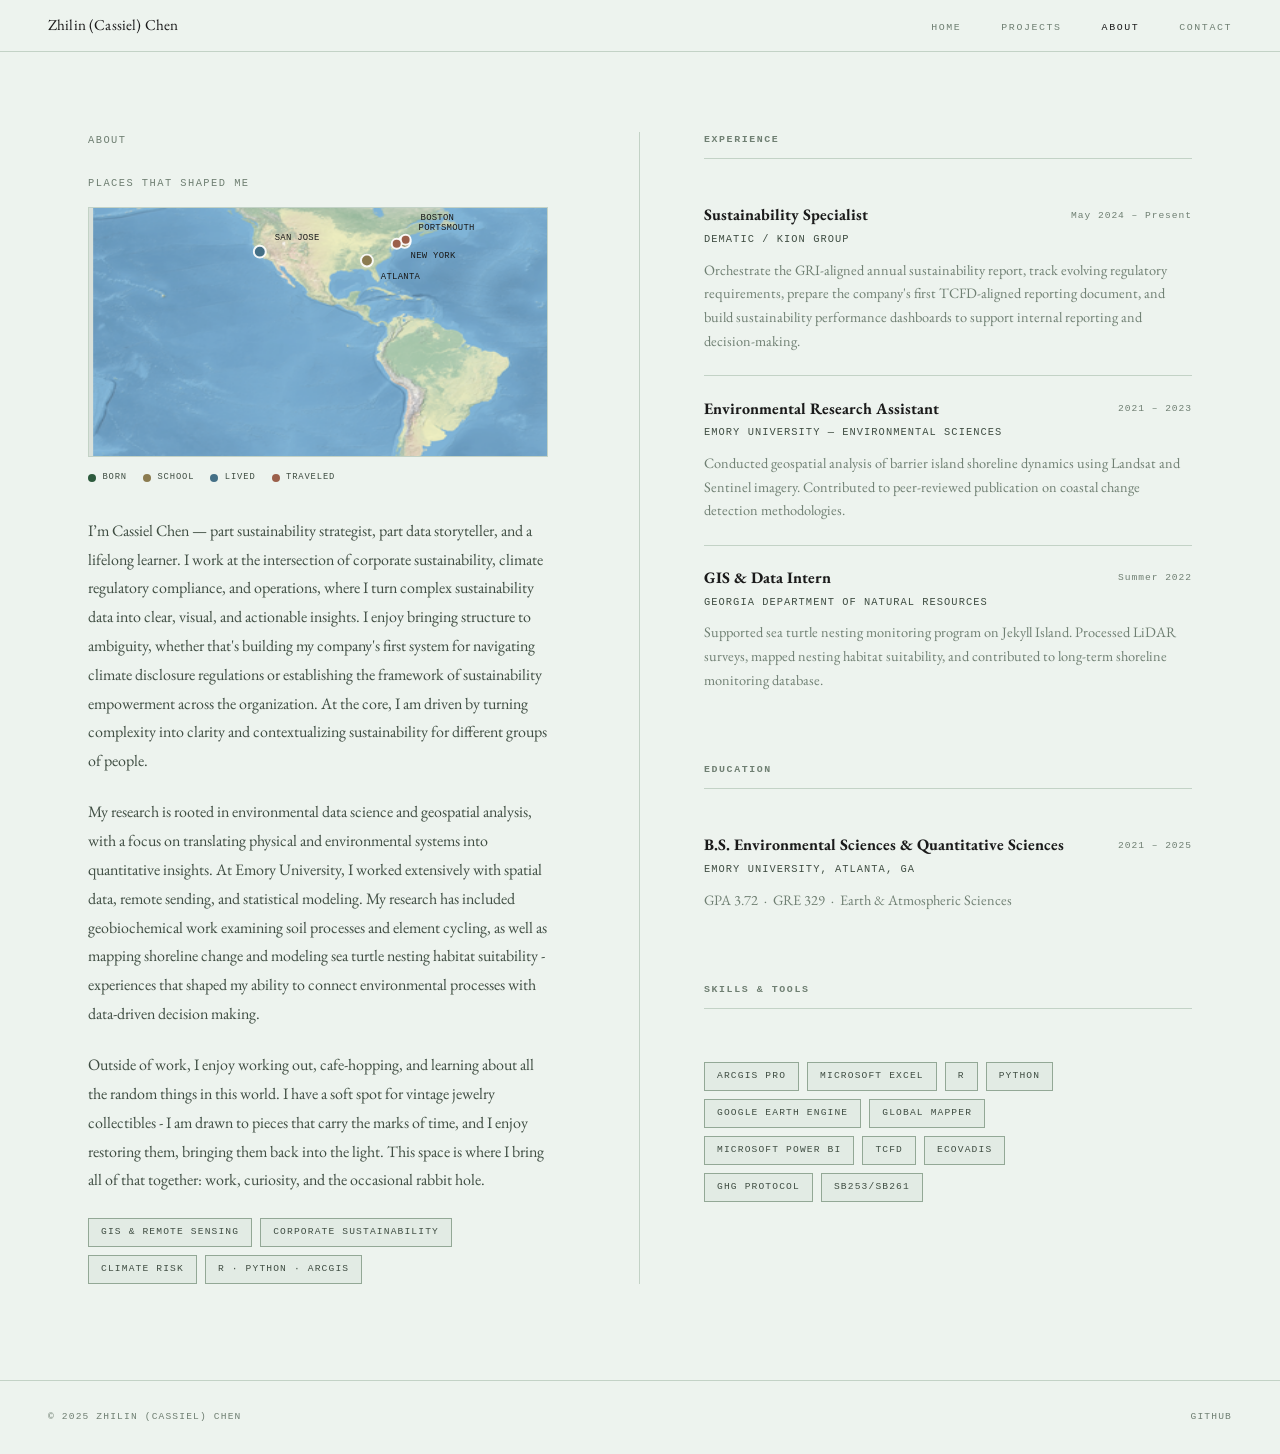
==== about.html @ 921178c1 "map change" ====
<!DOCTYPE html>
<html lang="en">
<head>
  <meta charset="UTF-8" />
  <meta name="viewport" content="width=device-width, initial-scale=1.0" />
  <title>About — Zhilin (Cassiel) Chen</title>
  <meta name="description" content="Environmental data scientist and sustainability specialist based in Atlanta, GA." />
  <link rel="preconnect" href="https://fonts.googleapis.com" />
  <link rel="preconnect" href="https://fonts.gstatic.com" crossorigin />
  <link href="https://fonts.googleapis.com/css2?family=EB+Garamond:ital,wght@0,400;0,700;1,400;1,700&display=swap" rel="stylesheet" />
  <link rel="stylesheet" href="css/style.css" />
</head>
<body>

  <!-- Navigation -->
  <nav class="site-nav">
    <a href="index.html" class="site-nav__logo">Zhilin (Cassiel) Chen</a>
    <ul class="site-nav__links">
      <li><a href="index.html">Home</a></li>
      <li><a href="projects.html">Projects</a></li>
      <li><a href="about.html">About</a></li>
      <li><a href="contact.html">Contact</a></li>
    </ul>
  </nav>

  <!-- Main -->
  <main class="page-wrapper">
    <div class="about-grid">

      <!-- Left: Bio -->
      <div class="about-left">
        <p class="label about-header-label">About</p>
        <section class="about-map" aria-label="Map of places that have shaped Cassiel Chen">
          <div class="about-map__topline">
            <span class="label">Places That Shaped Me</span>
          </div>

          <div class="about-map__canvas">
            <div class="about-map__viewport">
              <svg class="about-map__base" viewBox="0 0 1040 250" aria-hidden="true">
                <image href="assets/about/world-map-natural-earth-cropped.png" x="0" y="0" width="1040" height="250" preserveAspectRatio="none"></image>

                <g class="about-map__point about-map__point--born">
                  <circle cx="869" cy="58" r="6"></circle>
                  <text x="883" y="46">Nantong</text>
                </g>

                <g class="about-map__point about-map__point--school">
                  <circle cx="314" cy="34" r="6"></circle>
                  <text x="328" y="22">Portsmouth</text>
                </g>
                <g class="about-map__point about-map__point--school">
                  <circle cx="276" cy="53" r="6"></circle>
                  <text x="290" y="72">Atlanta</text>
                </g>

                <g class="about-map__point about-map__point--lived">
                  <circle cx="871" cy="59" r="6"></circle>
                  <text x="885" y="80">Shanghai</text>
                </g>
                <g class="about-map__point about-map__point--lived">
                  <circle cx="168" cy="44" r="6"></circle>
                  <text x="183" y="32">San Jose</text>
                </g>

                <g class="about-map__point about-map__point--travel">
                  <circle cx="315" cy="32" r="5"></circle>
                  <text x="330" y="12">Boston</text>
                </g>
                <g class="about-map__point about-map__point--travel">
                  <circle cx="306" cy="36" r="5"></circle>
                  <text x="320" y="50">New York</text>
                </g>
                <g class="about-map__point about-map__point--travel">
                  <circle cx="887" cy="44" r="5"></circle>
                  <text x="901" y="29">Seoul</text>
                </g>
                <g class="about-map__point about-map__point--travel">
                  <circle cx="912" cy="50" r="5"></circle>
                  <text x="926" y="70">Kyoto</text>
                </g>
                <g class="about-map__point about-map__point--travel">
                  <circle cx="924" cy="48" r="5"></circle>
                  <text x="938" y="34">Tokyo</text>
                </g>
                <g class="about-map__point about-map__point--travel">
                  <circle cx="850" cy="82" r="5"></circle>
                  <text x="864" y="70">Hong Kong</text>
                </g>
                <g class="about-map__point about-map__point--travel">
                  <circle cx="848" cy="82" r="5"></circle>
                  <text x="862" y="101">Macau</text>
                </g>
                <g class="about-map__point about-map__point--travel">
                  <circle cx="957" cy="222" r="5"></circle>
                  <text x="895" y="210">Sydney</text>
                </g>
                <g class="about-map__point about-map__point--travel">
                  <circle cx="939" cy="232" r="5"></circle>
                  <text x="856" y="244">Melbourne</text>
                </g>
              </svg>
            </div>
          </div>

          <div class="about-map__legend">
            <span class="about-map__legend-item about-map__legend-item--born">Born</span>
            <span class="about-map__legend-item about-map__legend-item--school">School</span>
            <span class="about-map__legend-item about-map__legend-item--lived">Lived</span>
            <span class="about-map__legend-item about-map__legend-item--travel">Traveled</span>
          </div>
        </section>
        <div class="about-bio">
          <p>
            I’m Cassiel Chen — part sustainability strategist, part data storyteller,
            and a lifelong learner. I work at the intersection of corporate sustainability,
            climate regulatory compliance, and operations, where I turn complex sustainability
            data into clear, visual, and actionable insights. I enjoy bringing structure to 
            ambiguity, whether that's building my company's first system for navigating climate
            disclosure regulations or establishing the framework of sustainability empowerment 
            across the organization. At the core, I am driven by turning complexity into clarity
            and contextualizing sustainability for different groups of people. 
          </p>
          <p>
            My research is rooted in environmental data science and geospatial
            analysis, with a focus on translating physical and environmental systems
            into quantitative insights. At Emory University, I worked extensively with spatial data, 
            remote sending, and statistical modeling. My research has included geobiochemical
            work examining soil processes and element cycling, as well as mapping 
            shoreline change and modeling sea turtle nesting habitat suitability - experiences 
            that shaped my ability to connect environmental processes with data-driven 
            decision making. 
          </p>
          <p>
            Outside of work, I enjoy working out, cafe-hopping, and learning about all the random things in this world. 
            I have a soft spot for vintage jewelry collectibles - I am drawn to pieces that carry the marks of
            time, and I enjoy restoring them, bringing them back into the light.
            This space is where I bring all of that together: work, curiosity, and the occasional rabbit hole. 
          </p>
        </div>

        <div class="tag-list">
          <span class="tag">GIS &amp; Remote Sensing</span>
          <span class="tag">Corporate Sustainability</span>
          <span class="tag">Climate Risk</span>
          <span class="tag">R · Python · ArcGIS</span>
        </div>
      </div>

      <!-- Right: Experience & Education -->
      <div class="about-right">

        <div class="experience-section">
          <h3>Experience</h3>

          <div class="experience-item">
            <div class="experience-item__header">
              <div class="experience-item__title">Sustainability Specialist</div>
              <div class="experience-item__date">May 2024 – Present</div>
            </div>
            <div class="experience-item__org">Dematic / KION Group</div>
            <p class="experience-item__desc">
              Orchestrate the GRI-aligned annual sustainability report, track
              evolving regulatory requirements, prepare the company's first
              TCFD-aligned reporting document, and build sustainability
              performance dashboards to support internal reporting and
              decision-making.
            </p>
          </div>

          <div class="experience-item">
            <div class="experience-item__header">
              <div class="experience-item__title">Environmental Research Assistant</div>
              <div class="experience-item__date">2021 – 2023</div>
            </div>
            <div class="experience-item__org">Emory University — Environmental Sciences</div>
            <p class="experience-item__desc">
              Conducted geospatial analysis of barrier island shoreline dynamics
              using Landsat and Sentinel imagery. Contributed to peer-reviewed
              publication on coastal change detection methodologies.
            </p>
          </div>

          <div class="experience-item">
            <div class="experience-item__header">
              <div class="experience-item__title">GIS &amp; Data Intern</div>
              <div class="experience-item__date">Summer 2022</div>
            </div>
            <div class="experience-item__org">Georgia Department of Natural Resources</div>
            <p class="experience-item__desc">
              Supported sea turtle nesting monitoring program on Jekyll Island.
              Processed LiDAR surveys, mapped nesting habitat suitability, and
              contributed to long-term shoreline monitoring database.
            </p>
          </div>
        </div>

        <div class="experience-section">
          <h3>Education</h3>

          <div class="experience-item">
            <div class="experience-item__header">
              <div class="experience-item__title">B.S. Environmental Sciences &amp; Quantitative Sciences</div>
              <div class="experience-item__date">2021 – 2025</div>
            </div>
            <div class="experience-item__org">Emory University, Atlanta, GA</div>
            <p class="experience-item__desc">
              GPA 3.72 &nbsp;·&nbsp; GRE 329 &nbsp;·&nbsp;
              Earth &amp; Atmospheric Sciences
            </p>
          </div>
        </div>

        <div class="experience-section">
          <h3>Skills &amp; Tools</h3>

          <div class="experience-item" style="border-bottom: none; padding-bottom: 0;">
            <div class="tag-list" style="margin-top: 0.4rem;">
              <span class="tag">ArcGIS Pro</span>
              <span class="tag">Microsoft Excel</span>
              <span class="tag">R</span>
              <span class="tag">Python</span>
              <span class="tag">Google Earth Engine</span>
              <span class="tag">Global Mapper</span>
              <span class="tag">Microsoft Power BI</span>
              <span class="tag">TCFD</span>
              <span class="tag">EcoVadis</span>
              <span class="tag">GHG Protocol</span>
              <span class="tag">SB253/SB261</span>
            </div>
          </div>
        </div>

      </div>
    </div>
  </main>

  <!-- Footer -->
  <footer class="site-footer">
    <p>&copy; 2025 Zhilin (Cassiel) Chen</p>
    <a href="https://github.com/zche124" target="_blank" rel="noopener">GitHub</a>
  </footer>

  <script src="js/main.js"></script>
</body>
</html>
---- css/style.css ----
/* ============================================================
   ZHILIN (CASSIEL) CHEN — PORTFOLIO
   style.css
   ============================================================ */

/* --- Reset & Base ----------------------------------------- */
*, *::before, *::after {
  box-sizing: border-box;
  margin: 0;
  padding: 0;
}

:root {
  --bg:          #edf3ee;
  --bg-card:     #e2ebe4;
  --bg-tag:      #edf3ee;
  --text:        #1a1a1a;
  --text-light:  #6f7f72;
  --text-mid:    #3f4d42;
  --accent:      #2d5a3d;
  --border:      #c3d2c6;
  --border-dark: #93a896;

  --serif:  'EB Garamond', Georgia, 'Times New Roman', serif;
  --mono:   'Courier New', Courier, monospace;
}

html {
  font-size: 16px;
  scroll-behavior: smooth;
}

body {
  background-color: var(--bg);
  color: var(--text);
  font-family: var(--serif);
  font-size: 1rem;
  line-height: 1.65;
  -webkit-font-smoothing: antialiased;
}

a {
  color: inherit;
  text-decoration: none;
}

img {
  display: block;
  max-width: 100%;
}

/* --- Typography helpers ----------------------------------- */
.label {
  font-family: var(--mono);
  font-size: 0.65rem;
  letter-spacing: 0.14em;
  text-transform: uppercase;
  color: var(--text-light);
}

.label--dark {
  color: var(--text-mid);
}

/* --- Navigation ------------------------------------------- */
.site-nav {
  position: sticky;
  top: 0;
  z-index: 100;
  background: var(--bg);
  border-bottom: 1px solid var(--border);
  padding: 0 3rem;
  height: 52px;
  display: flex;
  align-items: center;
  justify-content: space-between;
}

.site-nav__logo {
  font-family: var(--serif);
  font-size: 0.95rem;
  font-weight: 400;
  letter-spacing: 0.01em;
  color: var(--text);
}

.site-nav__links {
  display: flex;
  gap: 2.5rem;
  list-style: none;
}

.site-nav__links a {
  font-family: var(--mono);
  font-size: 0.62rem;
  letter-spacing: 0.16em;
  text-transform: uppercase;
  color: var(--text-light);
  transition: color 0.2s;
}

.site-nav__links a:hover,
.site-nav__links a.active {
  color: var(--text);
}

/* --- Page Wrapper ----------------------------------------- */
.page-wrapper {
  max-width: 1200px;
  margin: 0 auto;
  padding: 0 3rem;
}

/* ============================================================
   HOME PAGE
   ============================================================ */
.home-grid {
  display: grid;
  grid-template-columns: 1fr 1fr;
  gap: 0;
  min-height: calc(100vh - 52px);
}

/* Left column */
.home-left {
  padding: 5rem 4rem 5rem 0;
  border-right: 1px solid var(--border);
  display: flex;
  flex-direction: column;
  justify-content: flex-start;
}

.home-subtitle {
  margin-bottom: 2rem;
  line-height: 1.4;
}

.home-name {
  font-family: var(--serif);
  font-size: clamp(3.8rem, 6vw, 5.5rem);
  font-weight: 700;
  line-height: 1.0;
  letter-spacing: -0.02em;
  margin-bottom: 2.4rem;
}

.home-name .name-italic {
  font-weight: 400;
  font-style: italic;
  color: var(--accent);
}

.home-bio {
  font-family: var(--serif);
  font-size: 1.0rem;
  line-height: 1.75;
  color: var(--text-mid);
  max-width: 380px;
  margin-bottom: 3rem;
}

.tag-list {
  display: flex;
  flex-wrap: wrap;
  gap: 0.5rem;
  max-width: 380px;
}

.tag {
  font-family: var(--mono);
  font-size: 0.6rem;
  letter-spacing: 0.12em;
  text-transform: uppercase;
  border: 1px solid var(--border-dark);
  color: var(--text-mid);
  padding: 0.35rem 0.75rem;
  background: var(--bg-card);
}

/* Right column */
.home-right {
  padding: 5rem 0 5rem 4rem;
  display: flex;
  flex-direction: column;
  justify-content: flex-end;
}

/* Home portrait */
.home-portrait {
  margin: 0 0 2.5rem;
  border: 1px solid var(--border);
  background: var(--bg-card);
  overflow: hidden;
}

.home-portrait img {
  width: 100%;
  aspect-ratio: 4 / 5;
  object-fit: cover;
  object-position: center top;
  display: block;
}

/* Featured project card */
.featured-label {
  margin-bottom: 1rem;
}

.featured-card {
  border: 1px solid var(--border);
  padding: 1.8rem 2rem;
  background: var(--bg-card);
  cursor: pointer;
  transition: border-color 0.2s;
}

.featured-card:hover {
  border-color: var(--border-dark);
}

.featured-card .label {
  margin-bottom: 0.8rem;
}

.featured-card h3 {
  font-family: var(--serif);
  font-size: 1.45rem;
  font-weight: 700;
  line-height: 1.25;
  margin-bottom: 0.8rem;
}

.featured-card p {
  font-family: var(--serif);
  font-size: 0.9rem;
  color: var(--text-mid);
  line-height: 1.65;
}

/* ============================================================
   PROJECTS PAGE
   ============================================================ */
.projects-header {
  padding: 4rem 0 3rem;
  border-bottom: 1px solid var(--border);
  margin-bottom: 0;
}

.projects-header h1 {
  font-family: var(--serif);
  font-size: clamp(2.5rem, 5vw, 4rem);
  font-weight: 700;
  line-height: 1.05;
  letter-spacing: -0.02em;
  margin-top: 1rem;
}

.projects-list {
  border-bottom: 1px solid var(--border);
}

.project-row {
  display: grid;
  grid-template-columns: 3fr 1fr;
  gap: 2rem;
  padding: 2.8rem 0;
  border-bottom: 1px solid var(--border);
  align-items: start;
  cursor: pointer;
  transition: background 0.15s;
}

.project-row:last-child {
  border-bottom: none;
}

.project-row:hover .project-row__title {
  text-decoration: underline;
  text-underline-offset: 3px;
}

.project-row__category {
  margin-bottom: 0.6rem;
}

.project-row__title {
  font-family: var(--serif);
  font-size: 1.55rem;
  font-weight: 700;
  line-height: 1.2;
  letter-spacing: -0.01em;
  margin-bottom: 0.8rem;
}

.project-row__desc {
  font-family: var(--serif);
  font-size: 0.95rem;
  color: var(--text-mid);
  line-height: 1.7;
  max-width: 560px;
}

.project-row__meta {
  text-align: right;
  padding-top: 0.2rem;
}

.project-row__year {
  font-family: var(--mono);
  font-size: 0.65rem;
  letter-spacing: 0.12em;
  color: var(--text-light);
}

.project-row__tags {
  display: flex;
  flex-wrap: wrap;
  gap: 0.4rem;
  margin-top: 0.8rem;
  justify-content: flex-end;
}

/* ============================================================
   PROJECT DETAIL PAGE
   ============================================================ */
.project-detail {
  display: grid;
  grid-template-columns: 2fr 1fr;
  gap: 0;
  padding: 4rem 0 6rem;
}

.project-detail__main {
  padding-right: 4rem;
  border-right: 1px solid var(--border);
}

.project-detail__sidebar {
  padding-left: 3rem;
}

.project-breadcrumb {
  font-family: var(--mono);
  font-size: 0.62rem;
  letter-spacing: 0.14em;
  text-transform: uppercase;
  color: var(--text-light);
  margin-bottom: 2rem;
}

.project-breadcrumb a:hover {
  color: var(--text);
}

.project-breadcrumb span {
  margin: 0 0.6rem;
  color: var(--border-dark);
}

.project-detail__category {
  margin-bottom: 1rem;
}

.project-detail__title {
  font-family: var(--serif);
  font-size: clamp(2rem, 4vw, 3.2rem);
  font-weight: 700;
  line-height: 1.1;
  letter-spacing: -0.02em;
  margin-bottom: 2rem;
}

.project-detail__lead {
  font-family: var(--serif);
  font-size: 1.1rem;
  color: var(--text-mid);
  line-height: 1.75;
  margin-bottom: 2.5rem;
  max-width: 560px;
}

.project-hero {
  padding-bottom: 2.5rem;
  border-bottom: 1px solid var(--border);
  margin-bottom: 2.5rem;
}

.project-hero__meta {
  display: grid;
  grid-template-columns: repeat(2, minmax(0, 1fr));
  gap: 1rem;
  margin-bottom: 1.5rem;
  max-width: 760px;
}

.project-hero__meta-item {
  padding: 1rem 1.1rem;
  background: var(--bg-card);
  border: 1px solid var(--border);
}

.project-hero__meta-item .label {
  display: block;
  margin-bottom: 0.55rem;
}

.project-hero__meta-item p {
  font-size: 0.9rem;
  line-height: 1.6;
  color: var(--text-mid);
}

.project-link-row {
  display: flex;
  flex-wrap: wrap;
  gap: 0.7rem;
}

.project-link-button {
  display: inline-flex;
  align-items: center;
  justify-content: center;
  padding: 0.75rem 1rem;
  border: 1px solid var(--border-dark);
  font-family: var(--mono);
  font-size: 0.68rem;
  letter-spacing: 0.12em;
  text-transform: uppercase;
  color: var(--text);
  transition: background 0.2s, color 0.2s, border-color 0.2s;
}

.project-link-button:hover {
  background: var(--accent);
  border-color: var(--accent);
  color: var(--bg);
}

.project-detail__body h2 {
  font-family: var(--serif);
  font-size: 1.25rem;
  font-weight: 700;
  margin-top: 2.5rem;
  margin-bottom: 0.8rem;
}

.project-detail__body p {
  font-size: 0.975rem;
  line-height: 1.75;
  color: var(--text-mid);
  margin-bottom: 1.2rem;
  max-width: 560px;
}

.project-detail__body ul {
  padding-left: 1.4rem;
  margin-bottom: 1.4rem;
}

.project-detail__body ul li {
  font-size: 0.975rem;
  line-height: 1.75;
  color: var(--text-mid);
  margin-bottom: 0.4rem;
}

.project-section {
  margin-bottom: 2.8rem;
}

.project-card-grid {
  display: grid;
  grid-template-columns: repeat(2, minmax(0, 1fr));
  gap: 1rem;
}

.project-card,
.project-finding,
.project-method-item {
  border: 1px solid var(--border);
  background: var(--bg-card);
  padding: 1.1rem 1.2rem;
}

.project-card h3,
.project-finding h3,
.project-method-item h3 {
  font-family: var(--serif);
  font-size: 1rem;
  margin-bottom: 0.45rem;
}

.project-card p,
.project-finding p,
.project-method-item p,
.project-section__closing {
  max-width: none;
  margin-bottom: 0;
}

.project-method-list {
  display: grid;
  grid-template-columns: repeat(2, minmax(0, 1fr));
  gap: 1rem;
}

.project-visual-grid {
  display: grid;
  grid-template-columns: repeat(2, minmax(0, 1fr));
  gap: 1.25rem;
}

.project-visual {
  margin: 0;
}

.project-visual--wide {
  grid-column: 1 / -1;
}

.project-visual img {
  width: 100%;
  border: 1px solid var(--border);
  background: var(--bg-card);
}

.project-visual figcaption {
  font-size: 0.88rem;
  line-height: 1.65;
  color: var(--text-mid);
  margin-top: 0.8rem;
}

.project-findings {
  display: grid;
  grid-template-columns: repeat(3, minmax(0, 1fr));
  gap: 1rem;
  margin-bottom: 1.2rem;
}

.project-tag-list {
  max-width: 100%;
}

/* Sidebar */
.sidebar-section {
  margin-bottom: 2.5rem;
}

.sidebar-section h4 {
  font-family: var(--mono);
  font-size: 0.6rem;
  letter-spacing: 0.15em;
  text-transform: uppercase;
  color: var(--text-light);
  margin-bottom: 0.9rem;
  padding-bottom: 0.5rem;
  border-bottom: 1px solid var(--border);
}

.sidebar-section p,
.sidebar-section li {
  font-size: 0.88rem;
  color: var(--text-mid);
  line-height: 1.65;
}

.sidebar-section a {
  color: inherit;
}

.sidebar-section a:hover {
  color: var(--accent);
}

.sidebar-section ul {
  list-style: none;
  padding: 0;
}

.sidebar-section ul li {
  padding: 0.25rem 0;
  font-family: var(--mono);
  font-size: 0.7rem;
  letter-spacing: 0.06em;
}

.sidebar-meta {
  font-family: var(--mono);
  font-size: 0.7rem;
  letter-spacing: 0.06em;
  color: var(--text-mid);
}

/* ============================================================
   ABOUT PAGE
   ============================================================ */
.about-grid {
  display: grid;
  grid-template-columns: 1fr 1fr;
  gap: 0;
  padding: 5rem 0 6rem;
}

.about-left {
  padding-right: 4rem;
  border-right: 1px solid var(--border);
}

.about-right {
  padding-left: 4rem;
}

.about-header-label {
  margin-bottom: 1.2rem;
}

.about-map {
  max-width: 460px;
  margin-bottom: 2rem;
}

.about-map__topline {
  margin-bottom: 0.75rem;
}

.about-map__canvas {
  height: 250px;
  border: 1px solid var(--border);
  background: #d9e1db;
  overflow: hidden;
}

.about-map__viewport {
  width: 100%;
  height: 100%;
  overflow-x: auto;
  overflow-y: hidden;
  scrollbar-width: thin;
  scrollbar-color: #93a896 #d9e1db;
  -webkit-overflow-scrolling: touch;
}

.about-map__viewport::-webkit-scrollbar {
  height: 10px;
}

.about-map__viewport::-webkit-scrollbar-track {
  background: #d9e1db;
}

.about-map__viewport::-webkit-scrollbar-thumb {
  background: #93a896;
  border-radius: 999px;
}

.about-map__base {
  width: 1040px;
  min-width: 1040px;
  height: 100%;
  display: block;
}

.about-map__point circle {
  stroke: rgba(255, 255, 255, 0.92);
  stroke-width: 2;
}

.about-map__point text {
  font-family: var(--mono);
  font-size: 9px !important;
  letter-spacing: 0.03em;
  text-transform: uppercase;
  fill: var(--text);
}

.about-map__point--born circle,
.about-map__legend-item--born::before {
  background: #2d5a3d;
  fill: #2d5a3d;
}

.about-map__point--school circle,
.about-map__legend-item--school::before {
  background: #8b7b4f;
  fill: #8b7b4f;
}

.about-map__point--lived circle,
.about-map__legend-item--lived::before {
  background: #446f86;
  fill: #446f86;
}

.about-map__point--travel circle,
.about-map__legend-item--travel::before {
  background: #9b5f4a;
  fill: #9b5f4a;
}

.about-map__legend {
  display: flex;
  flex-wrap: wrap;
  gap: 0.7rem 1rem;
  margin-top: 0.85rem;
}

.about-map__legend-item {
  display: inline-flex;
  align-items: center;
  gap: 0.4rem;
  font-family: var(--mono);
  font-size: 0.55rem;
  letter-spacing: 0.1em;
  text-transform: uppercase;
  color: var(--text-mid);
}

.about-map__legend-item::before {
  content: "";
  width: 0.5rem;
  height: 0.5rem;
  border-radius: 999px;
  display: inline-block;
}

.about-name {
  font-family: var(--serif);
  font-size: clamp(2.8rem, 5vw, 4rem);
  font-weight: 700;
  line-height: 1.05;
  letter-spacing: -0.02em;
  margin-bottom: 2.5rem;
}

.about-name em {
  font-style: italic;
  color: var(--accent);
  font-weight: 400;
}

.about-bio p {
  font-family: var(--serif);
  font-size: 1.0rem;
  line-height: 1.8;
  color: var(--text-mid);
  margin-bottom: 1.4rem;
  max-width: 460px;
}

.experience-section {
  margin-bottom: 3rem;
}

.experience-section h3 {
  font-family: var(--mono);
  font-size: 0.62rem;
  letter-spacing: 0.16em;
  text-transform: uppercase;
  color: var(--text-light);
  margin-bottom: 1.5rem;
  padding-bottom: 0.6rem;
  border-bottom: 1px solid var(--border);
}

.experience-item {
  padding: 1.4rem 0;
  border-bottom: 1px solid var(--border);
}

.experience-item:last-child {
  border-bottom: none;
}

.experience-item__header {
  display: flex;
  justify-content: space-between;
  align-items: flex-start;
  margin-bottom: 0.3rem;
}

.experience-item__title {
  font-family: var(--serif);
  font-size: 1.0rem;
  font-weight: 700;
  line-height: 1.3;
}

.experience-item__date {
  font-family: var(--mono);
  font-size: 0.6rem;
  letter-spacing: 0.1em;
  color: var(--text-light);
  white-space: nowrap;
  padding-top: 0.15rem;
}

.experience-item__org {
  font-family: var(--mono);
  font-size: 0.65rem;
  letter-spacing: 0.1em;
  color: var(--text-mid);
  margin-bottom: 0.6rem;
  text-transform: uppercase;
}

.experience-item__desc {
  font-size: 0.9rem;
  color: var(--text-light);
  line-height: 1.65;
}

/* ============================================================
   CONTACT PAGE
   ============================================================ */
.contact-grid {
  display: grid;
  grid-template-columns: 1fr 1fr;
  gap: 0;
  padding: 5rem 0 6rem;
  min-height: calc(100vh - 52px);
}

.contact-left {
  padding-right: 4rem;
  border-right: 1px solid var(--border);
}

.contact-right {
  padding-left: 4rem;
}

.contact-heading {
  font-family: var(--serif);
  font-size: clamp(2.8rem, 5vw, 4.5rem);
  font-weight: 700;
  line-height: 1.05;
  letter-spacing: -0.02em;
  margin-top: 1rem;
  margin-bottom: 2rem;
}

.contact-intro {
  font-family: var(--serif);
  font-size: 1.0rem;
  line-height: 1.8;
  color: var(--text-mid);
  max-width: 400px;
  margin-bottom: 3rem;
}

.contact-links {
  list-style: none;
}

.contact-links li {
  border-top: 1px solid var(--border);
  padding: 1.2rem 0;
}

.contact-links li:last-child {
  border-bottom: 1px solid var(--border);
}

.contact-link-label {
  font-family: var(--mono);
  font-size: 0.6rem;
  letter-spacing: 0.14em;
  text-transform: uppercase;
  color: var(--text-light);
  margin-bottom: 0.25rem;
}

.contact-link-value {
  font-family: var(--serif);
  font-size: 1.05rem;
  color: var(--text);
  transition: color 0.2s;
}

.contact-link-value:hover {
  color: var(--text-light);
}

/* Contact form */
.contact-form-label {
  font-family: var(--mono);
  font-size: 0.62rem;
  letter-spacing: 0.16em;
  text-transform: uppercase;
  color: var(--text-light);
  margin-bottom: 2rem;
  padding-bottom: 0.6rem;
  border-bottom: 1px solid var(--border);
  display: block;
}

.form-group {
  margin-bottom: 1.6rem;
}

.form-group label {
  display: block;
  font-family: var(--mono);
  font-size: 0.6rem;
  letter-spacing: 0.13em;
  text-transform: uppercase;
  color: var(--text-light);
  margin-bottom: 0.5rem;
}

.form-group input,
.form-group textarea {
  width: 100%;
  background: transparent;
  border: none;
  border-bottom: 1px solid var(--border);
  padding: 0.6rem 0;
  font-family: var(--serif);
  font-size: 0.95rem;
  color: var(--text);
  outline: none;
  transition: border-color 0.2s;
  -webkit-appearance: none;
  border-radius: 0;
}

.form-group input:focus,
.form-group textarea:focus {
  border-bottom-color: var(--text);
}

.form-group textarea {
  resize: vertical;
  min-height: 120px;
  line-height: 1.65;
}

.btn {
  font-family: var(--mono);
  font-size: 0.62rem;
  letter-spacing: 0.16em;
  text-transform: uppercase;
  color: var(--text);
  border: 1px solid var(--border-dark);
  background: transparent;
  padding: 0.8rem 2rem;
  cursor: pointer;
  transition: background 0.2s, color 0.2s;
}

.btn:hover {
  background: var(--text);
  color: var(--bg);
}

/* Form feedback */
.form-feedback {
  display: none;
  font-family: var(--mono);
  font-size: 0.65rem;
  letter-spacing: 0.1em;
  text-transform: uppercase;
  color: var(--text-mid);
  margin-top: 1rem;
}

/* ============================================================
   PAGE HEADER (shared)
   ============================================================ */
.page-header {
  padding: 4rem 0 2.5rem;
  border-bottom: 1px solid var(--border);
  margin-bottom: 0;
}

.page-header .label {
  margin-bottom: 1rem;
  display: block;
}

.page-header h1 {
  font-family: var(--serif);
  font-size: clamp(2.5rem, 5vw, 4rem);
  font-weight: 700;
  letter-spacing: -0.02em;
  line-height: 1.05;
}

/* ============================================================
   FOOTER
   ============================================================ */
.site-footer {
  border-top: 1px solid var(--border);
  padding: 1.8rem 3rem;
  display: flex;
  align-items: center;
  justify-content: space-between;
}

.site-footer p,
.site-footer a {
  font-family: var(--mono);
  font-size: 0.6rem;
  letter-spacing: 0.12em;
  text-transform: uppercase;
  color: var(--text-light);
}

.site-footer a:hover {
  color: var(--text);
}

/* ============================================================
   RESPONSIVE
   ============================================================ */
@media (max-width: 900px) {
  .site-nav {
    padding: 0 1.5rem;
  }

  .page-wrapper {
    padding: 0 1.5rem;
  }

  .home-grid,
  .about-grid,
  .contact-grid,
  .project-detail {
    grid-template-columns: 1fr;
  }

  .home-left {
    padding: 3rem 0;
    border-right: none;
    border-bottom: 1px solid var(--border);
  }

  .home-right {
    padding: 3rem 0;
  }

  .home-bio {
    max-width: 100%;
  }

  .tag-list {
    max-width: 100%;
  }

  .about-left {
    padding-right: 0;
    border-right: none;
    border-bottom: 1px solid var(--border);
    padding-bottom: 3rem;
  }

  .about-right {
    padding-left: 0;
    padding-top: 3rem;
  }

  .about-map {
    max-width: 100%;
  }

  .contact-left {
    padding-right: 0;
    border-right: none;
    border-bottom: 1px solid var(--border);
    padding-bottom: 3rem;
  }

  .contact-right {
    padding-left: 0;
    padding-top: 3rem;
  }

  .project-detail__main {
    padding-right: 0;
    border-right: none;
    border-bottom: 1px solid var(--border);
    padding-bottom: 3rem;
  }

  .project-detail__sidebar {
    padding-left: 0;
    padding-top: 3rem;
  }

  .project-hero__meta,
  .project-card-grid,
  .project-method-list,
  .project-visual-grid,
  .project-findings {
    grid-template-columns: 1fr;
  }

  .project-row {
    grid-template-columns: 1fr;
    gap: 0.8rem;
  }

  .project-row__meta {
    text-align: left;
  }

  .project-row__tags {
    justify-content: flex-start;
  }

  .site-footer {
    flex-direction: column;
    gap: 0.8rem;
    text-align: center;
    padding: 1.5rem;
  }
}

@media (max-width: 600px) {
  .site-nav__links {
    gap: 1.4rem;
  }

  .home-name {
    font-size: 3.2rem;
  }

  .about-map__canvas {
    height: 220px;
  }

  .about-map__base {
    width: 960px;
    min-width: 960px;
  }
}
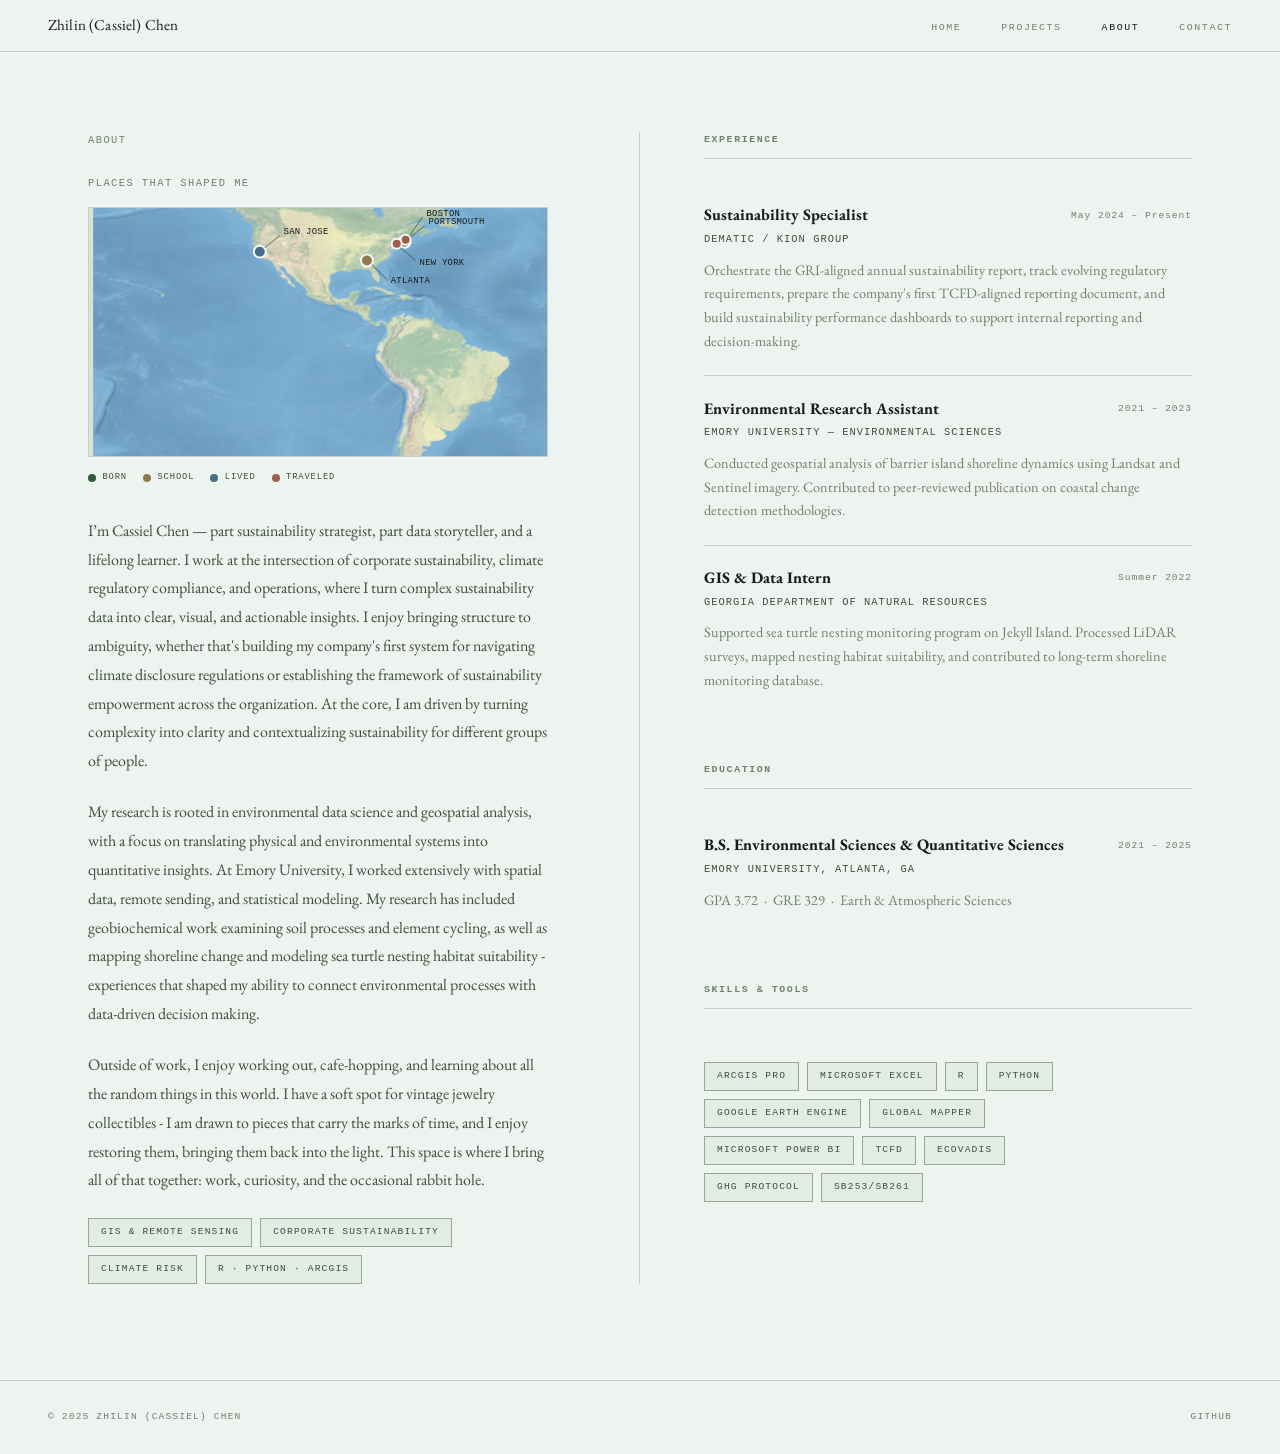
==== commit 1dfcbbc3: "map update" ====
--- a/about.html
+++ b/about.html
@@ -42,62 +42,76 @@
 
                 <g class="about-map__point about-map__point--born">
                   <circle cx="869" cy="58" r="6"></circle>
-                  <text x="883" y="46">Nantong</text>
+                  <line x1="874" y1="54" x2="888" y2="42"></line>
+                  <text x="892" y="40">Nantong</text>
                 </g>
 
                 <g class="about-map__point about-map__point--school">
                   <circle cx="314" cy="34" r="6"></circle>
-                  <text x="328" y="22">Portsmouth</text>
+                  <line x1="319" y1="30" x2="334" y2="18"></line>
+                  <text x="338" y="16">Portsmouth</text>
                 </g>
                 <g class="about-map__point about-map__point--school">
                   <circle cx="276" cy="53" r="6"></circle>
-                  <text x="290" y="72">Atlanta</text>
+                  <line x1="281" y1="57" x2="296" y2="72"></line>
+                  <text x="300" y="76">Atlanta</text>
                 </g>
 
                 <g class="about-map__point about-map__point--lived">
                   <circle cx="871" cy="59" r="6"></circle>
-                  <text x="885" y="80">Shanghai</text>
+                  <line x1="876" y1="63" x2="892" y2="78"></line>
+                  <text x="896" y="82">Shanghai</text>
                 </g>
                 <g class="about-map__point about-map__point--lived">
                   <circle cx="168" cy="44" r="6"></circle>
-                  <text x="183" y="32">San Jose</text>
+                  <line x1="173" y1="40" x2="188" y2="28"></line>
+                  <text x="192" y="26">San Jose</text>
                 </g>
 
                 <g class="about-map__point about-map__point--travel">
                   <circle cx="315" cy="32" r="5"></circle>
-                  <text x="330" y="12">Boston</text>
+                  <line x1="319" y1="28" x2="332" y2="9"></line>
+                  <text x="336" y="8">Boston</text>
                 </g>
                 <g class="about-map__point about-map__point--travel">
                   <circle cx="306" cy="36" r="5"></circle>
-                  <text x="320" y="50">New York</text>
+                  <line x1="310" y1="40" x2="325" y2="53"></line>
+                  <text x="329" y="57">New York</text>
                 </g>
                 <g class="about-map__point about-map__point--travel">
                   <circle cx="887" cy="44" r="5"></circle>
-                  <text x="901" y="29">Seoul</text>
+                  <line x1="891" y1="40" x2="906" y2="24"></line>
+                  <text x="910" y="22">Seoul</text>
                 </g>
                 <g class="about-map__point about-map__point--travel">
                   <circle cx="912" cy="50" r="5"></circle>
-                  <text x="926" y="70">Kyoto</text>
+                  <line x1="916" y1="54" x2="930" y2="69"></line>
+                  <text x="934" y="73">Kyoto</text>
                 </g>
                 <g class="about-map__point about-map__point--travel">
                   <circle cx="924" cy="48" r="5"></circle>
-                  <text x="938" y="34">Tokyo</text>
+                  <line x1="928" y1="44" x2="944" y2="29"></line>
+                  <text x="948" y="27">Tokyo</text>
                 </g>
                 <g class="about-map__point about-map__point--travel">
                   <circle cx="850" cy="82" r="5"></circle>
-                  <text x="864" y="70">Hong Kong</text>
+                  <line x1="854" y1="78" x2="870" y2="63"></line>
+                  <text x="874" y="61">Hong Kong</text>
                 </g>
                 <g class="about-map__point about-map__point--travel">
                   <circle cx="848" cy="82" r="5"></circle>
-                  <text x="862" y="101">Macau</text>
+                  <line x1="852" y1="86" x2="868" y2="101"></line>
+                  <text x="872" y="105">Macau</text>
                 </g>
                 <g class="about-map__point about-map__point--travel">
                   <circle cx="957" cy="222" r="5"></circle>
-                  <text x="895" y="210">Sydney</text>
+                  <line x1="953" y1="218" x2="936" y2="205"></line>
+                  <text x="879" y="204">Sydney</text>
                 </g>
                 <g class="about-map__point about-map__point--travel">
                   <circle cx="939" cy="232" r="5"></circle>
-                  <text x="856" y="244">Melbourne</text>
+                  <line x1="935" y1="236" x2="918" y2="248"></line>
+                  <text x="838" y="251">Melbourne</text>
                 </g>
               </svg>
             </div>
--- a/css/style.css
+++ b/css/style.css
@@ -666,6 +666,11 @@
   stroke-width: 2;
 }
 
+.about-map__point line {
+  stroke: rgba(59, 73, 62, 0.55);
+  stroke-width: 1.1;
+}
+
 .about-map__point text {
   font-family: var(--mono);
   font-size: 9px !important;
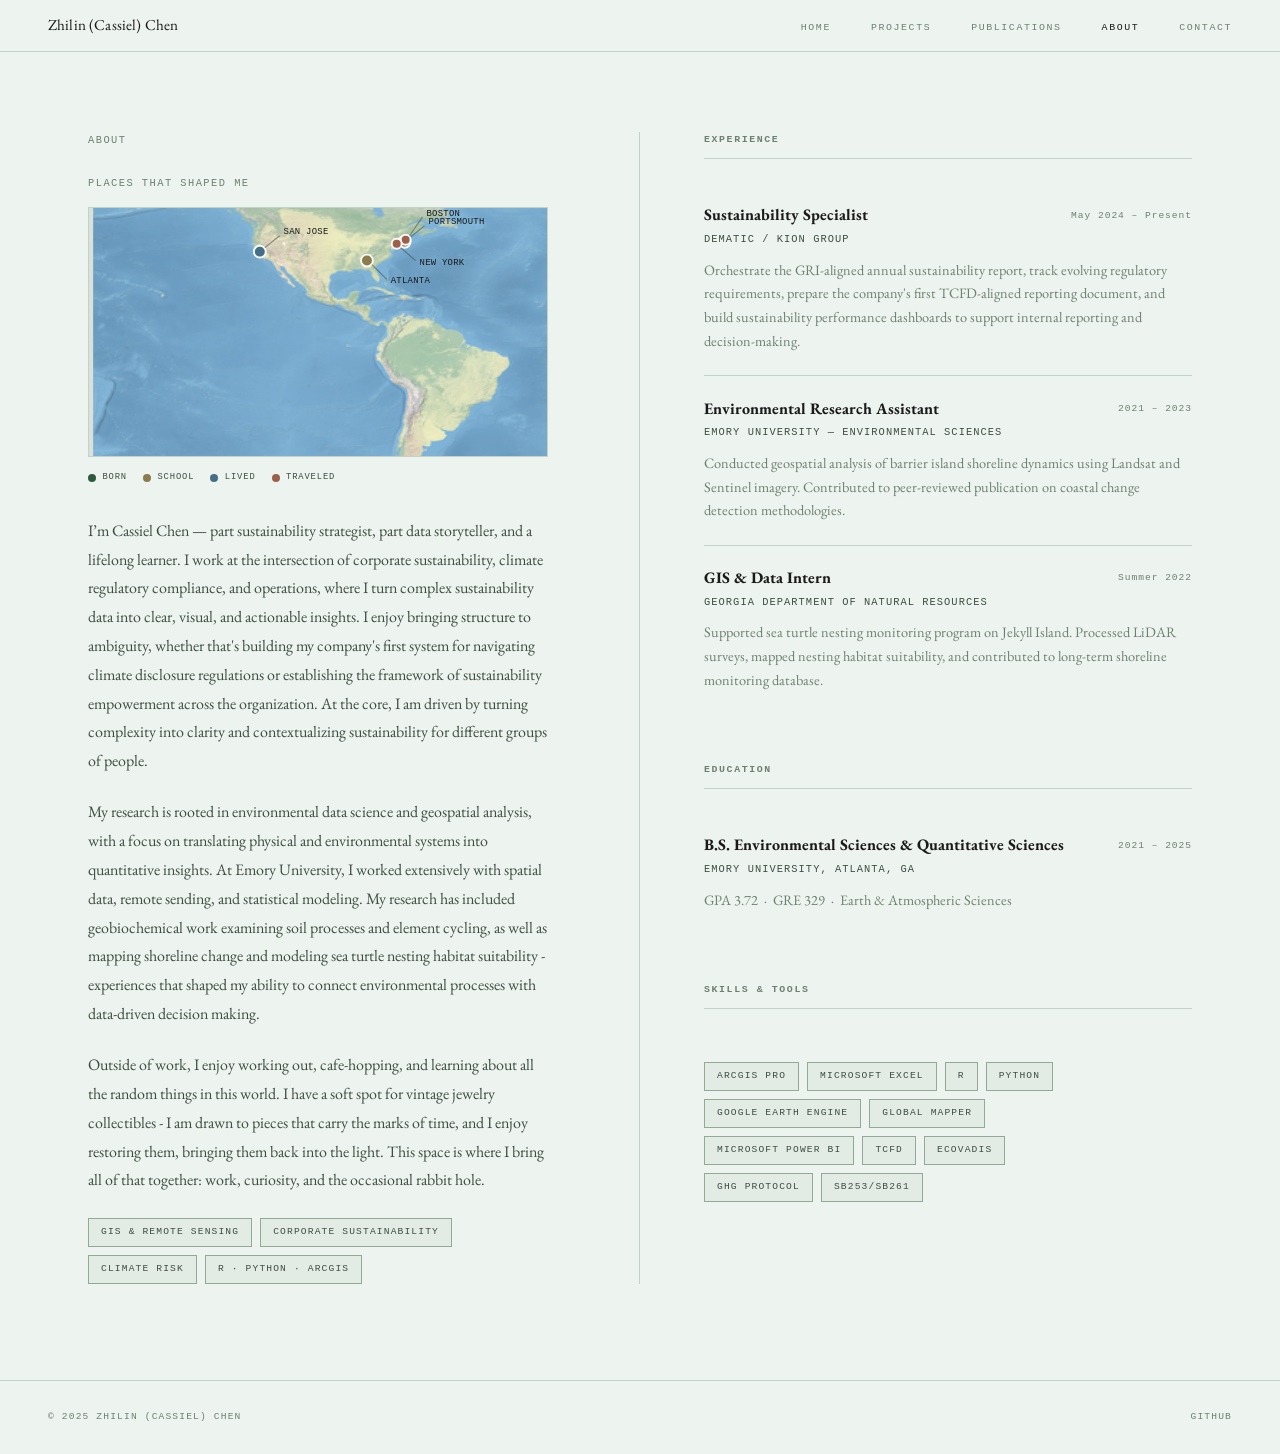
==== commit 7752ccc2: "new publication section" ====
--- a/about.html
+++ b/about.html
@@ -15,12 +15,13 @@
   <!-- Navigation -->
   <nav class="site-nav">
     <a href="index.html" class="site-nav__logo">Zhilin (Cassiel) Chen</a>
-    <ul class="site-nav__links">
-      <li><a href="index.html">Home</a></li>
-      <li><a href="projects.html">Projects</a></li>
-      <li><a href="about.html">About</a></li>
-      <li><a href="contact.html">Contact</a></li>
-    </ul>
+    <ul class="site-nav__links">
+      <li><a href="index.html">Home</a></li>
+      <li><a href="projects.html">Projects</a></li>
+      <li><a href="publications.html">Publications</a></li>
+      <li><a href="about.html">About</a></li>
+      <li><a href="contact.html">Contact</a></li>
+    </ul>
   </nav>
 
   <!-- Main -->
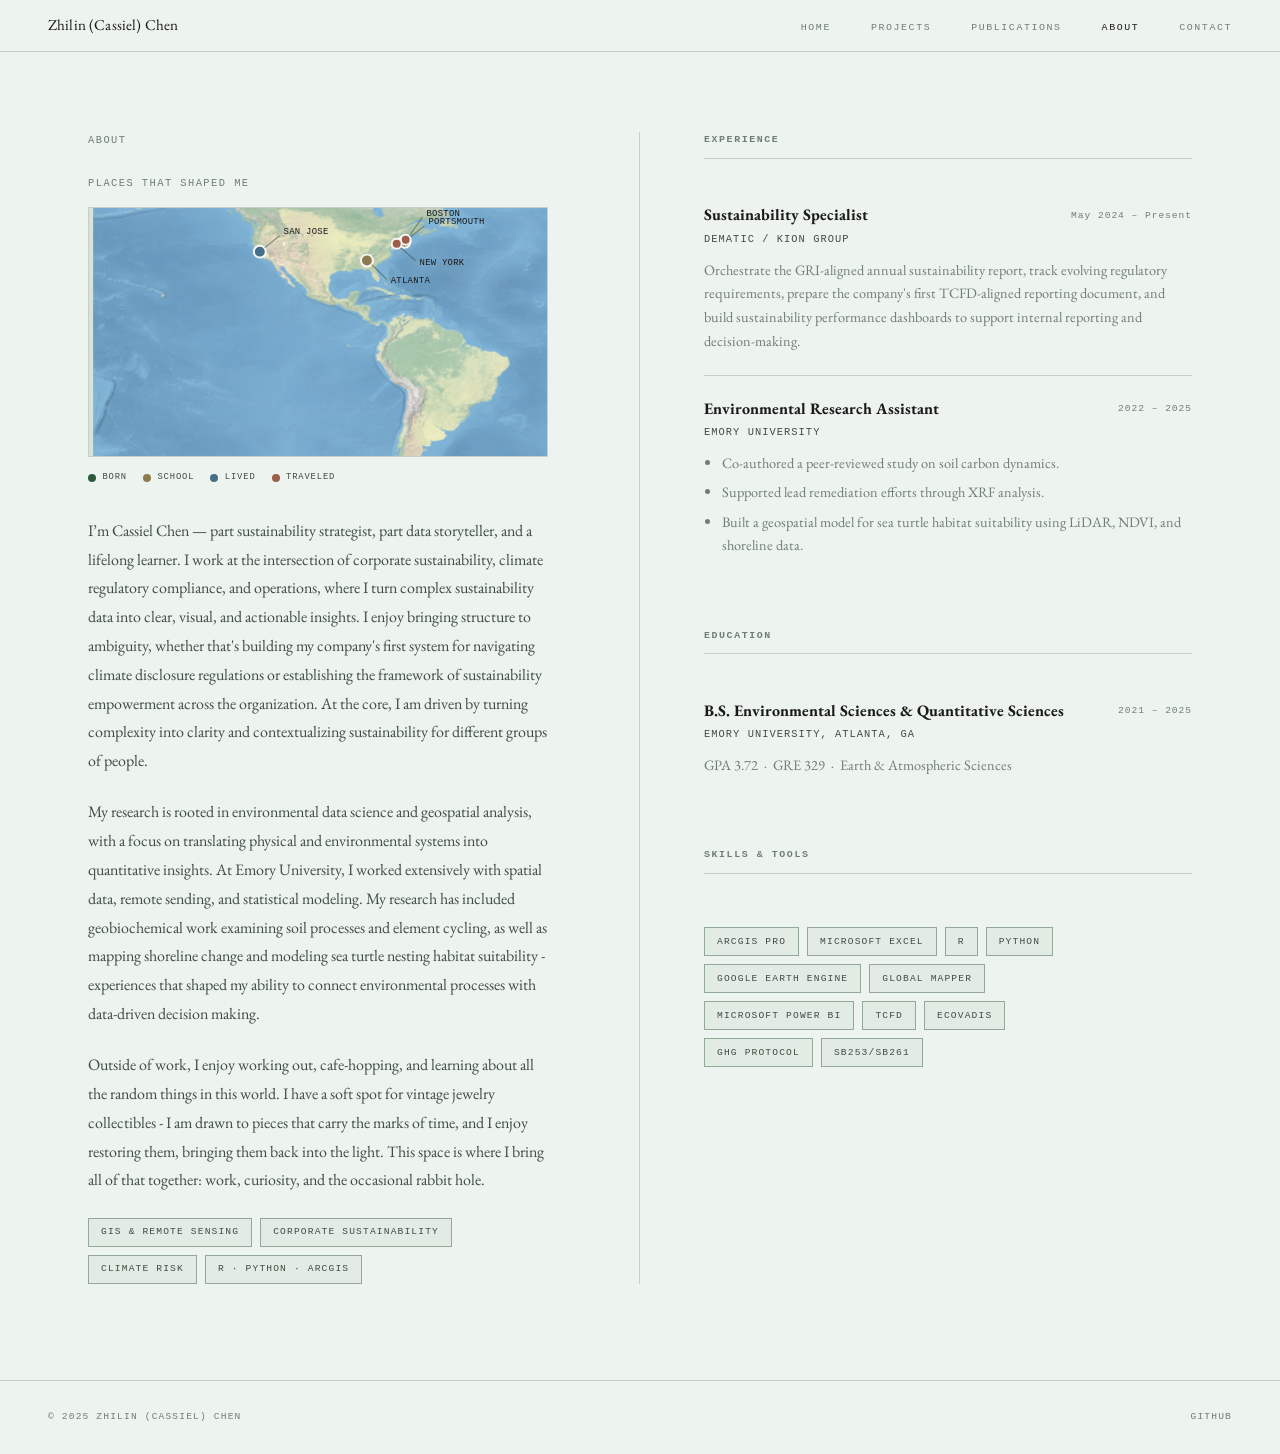
==== commit 938e096c: "experience update" ====
--- a/about.html
+++ b/about.html
@@ -183,32 +183,19 @@
             </p>
           </div>
 
-          <div class="experience-item">
-            <div class="experience-item__header">
-              <div class="experience-item__title">Environmental Research Assistant</div>
-              <div class="experience-item__date">2021 – 2023</div>
-            </div>
-            <div class="experience-item__org">Emory University — Environmental Sciences</div>
-            <p class="experience-item__desc">
-              Conducted geospatial analysis of barrier island shoreline dynamics
-              using Landsat and Sentinel imagery. Contributed to peer-reviewed
-              publication on coastal change detection methodologies.
-            </p>
-          </div>
-
-          <div class="experience-item">
-            <div class="experience-item__header">
-              <div class="experience-item__title">GIS &amp; Data Intern</div>
-              <div class="experience-item__date">Summer 2022</div>
-            </div>
-            <div class="experience-item__org">Georgia Department of Natural Resources</div>
-            <p class="experience-item__desc">
-              Supported sea turtle nesting monitoring program on Jekyll Island.
-              Processed LiDAR surveys, mapped nesting habitat suitability, and
-              contributed to long-term shoreline monitoring database.
-            </p>
-          </div>
-        </div>
+          <div class="experience-item">
+            <div class="experience-item__header">
+              <div class="experience-item__title">Environmental Research Assistant</div>
+              <div class="experience-item__date">2022 – 2025</div>
+            </div>
+            <div class="experience-item__org">Emory University</div>
+            <ul class="experience-item__desc experience-item__desc--list">
+              <li>Co-authored a peer-reviewed study on soil carbon dynamics.</li>
+              <li>Supported lead remediation efforts through XRF analysis.</li>
+              <li>Built a geospatial model for sea turtle habitat suitability using LiDAR, NDVI, and shoreline data.</li>
+            </ul>
+          </div>
+        </div>
 
         <div class="experience-section">
           <h3>Education</h3>
--- a/css/style.css
+++ b/css/style.css
@@ -809,11 +809,24 @@
   text-transform: uppercase;
 }
 
-.experience-item__desc {
-  font-size: 0.9rem;
-  color: var(--text-light);
-  line-height: 1.65;
-}
+.experience-item__desc {
+  font-size: 0.9rem;
+  color: var(--text-light);
+  line-height: 1.65;
+}
+
+.experience-item__desc--list {
+  margin: 0;
+  padding-left: 1.1rem;
+}
+
+.experience-item__desc--list li {
+  margin-bottom: 0.35rem;
+}
+
+.experience-item__desc--list li:last-child {
+  margin-bottom: 0;
+}
 
 /* ============================================================
    CONTACT PAGE
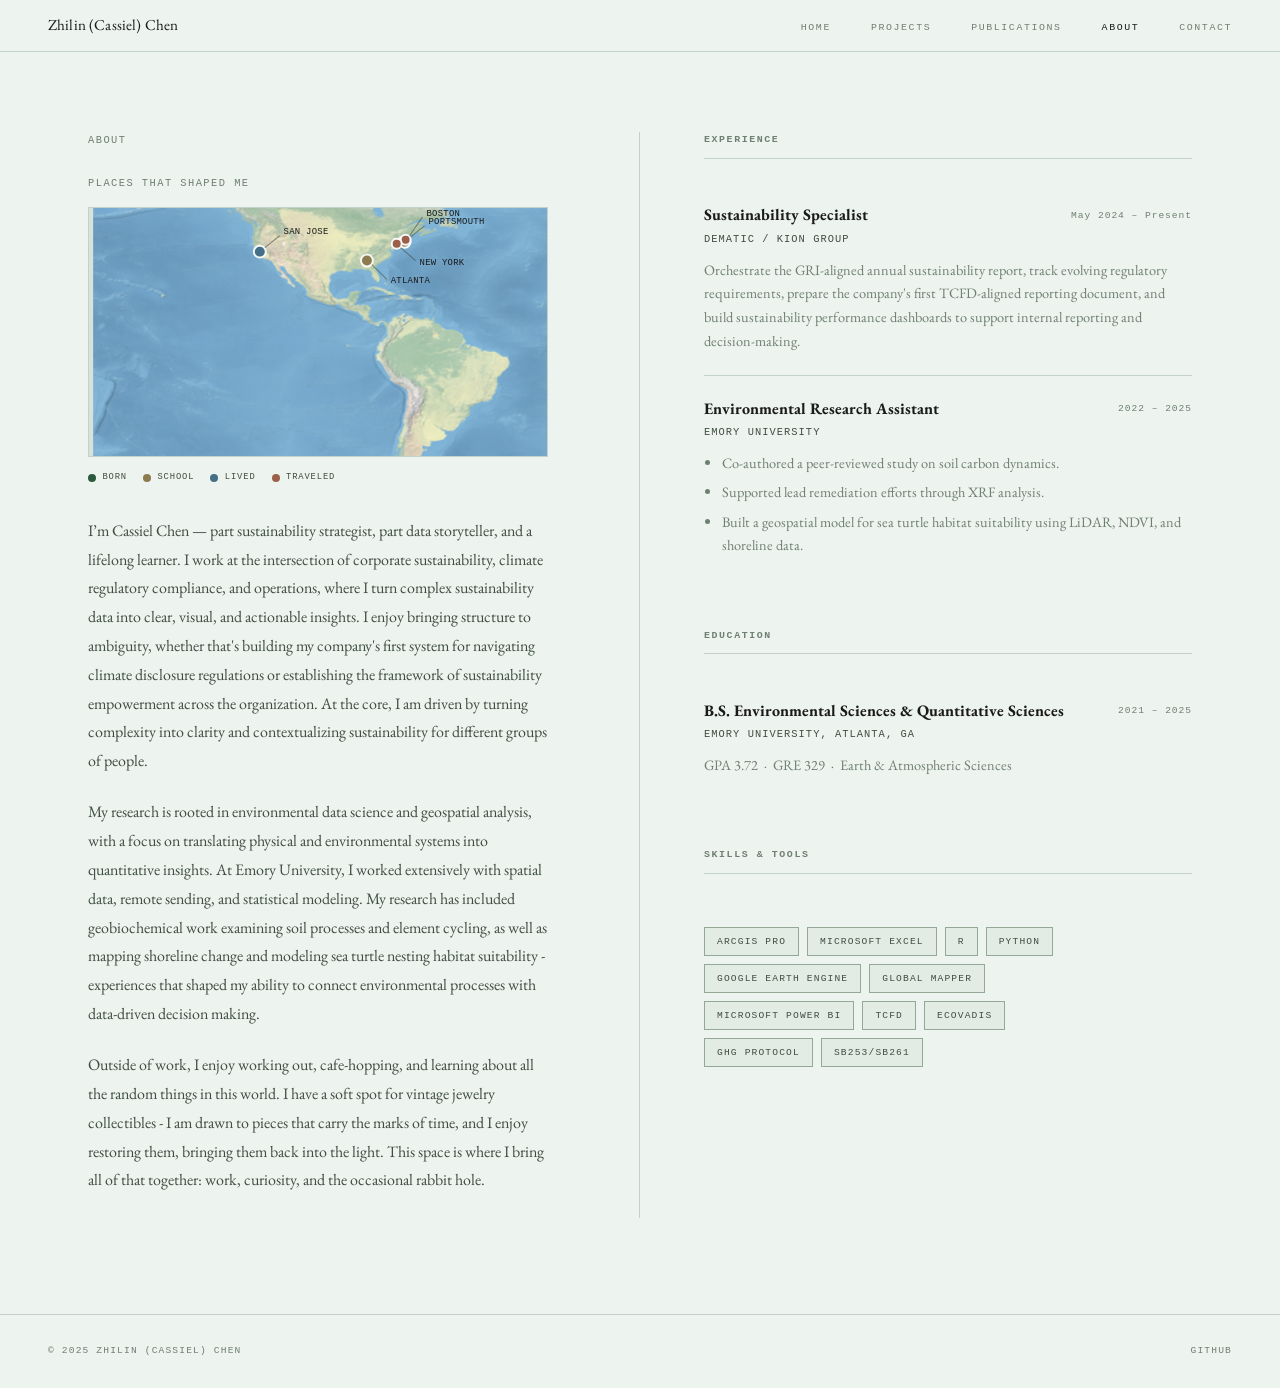
==== commit aca2fd25: "deleting unnecessary tags" ====
--- a/about.html
+++ b/about.html
@@ -15,117 +15,117 @@
   <!-- Navigation -->
   <nav class="site-nav">
     <a href="index.html" class="site-nav__logo">Zhilin (Cassiel) Chen</a>
-    <ul class="site-nav__links">
-      <li><a href="index.html">Home</a></li>
-      <li><a href="projects.html">Projects</a></li>
-      <li><a href="publications.html">Publications</a></li>
-      <li><a href="about.html">About</a></li>
-      <li><a href="contact.html">Contact</a></li>
-    </ul>
+    <ul class="site-nav__links">
+      <li><a href="index.html">Home</a></li>
+      <li><a href="projects.html">Projects</a></li>
+      <li><a href="publications.html">Publications</a></li>
+      <li><a href="about.html">About</a></li>
+      <li><a href="contact.html">Contact</a></li>
+    </ul>
   </nav>
 
   <!-- Main -->
   <main class="page-wrapper">
     <div class="about-grid">
 
-      <!-- Left: Bio -->
-      <div class="about-left">
-        <p class="label about-header-label">About</p>
-        <section class="about-map" aria-label="Map of places that have shaped Cassiel Chen">
-          <div class="about-map__topline">
-            <span class="label">Places That Shaped Me</span>
-          </div>
-
-          <div class="about-map__canvas">
-            <div class="about-map__viewport">
-              <svg class="about-map__base" viewBox="0 0 1040 250" aria-hidden="true">
-                <image href="assets/about/world-map-natural-earth-cropped.png" x="0" y="0" width="1040" height="250" preserveAspectRatio="none"></image>
-
-                <g class="about-map__point about-map__point--born">
-                  <circle cx="869" cy="58" r="6"></circle>
-                  <line x1="874" y1="54" x2="888" y2="42"></line>
-                  <text x="892" y="40">Nantong</text>
-                </g>
-
-                <g class="about-map__point about-map__point--school">
-                  <circle cx="314" cy="34" r="6"></circle>
-                  <line x1="319" y1="30" x2="334" y2="18"></line>
-                  <text x="338" y="16">Portsmouth</text>
-                </g>
-                <g class="about-map__point about-map__point--school">
-                  <circle cx="276" cy="53" r="6"></circle>
-                  <line x1="281" y1="57" x2="296" y2="72"></line>
-                  <text x="300" y="76">Atlanta</text>
-                </g>
-
-                <g class="about-map__point about-map__point--lived">
-                  <circle cx="871" cy="59" r="6"></circle>
-                  <line x1="876" y1="63" x2="892" y2="78"></line>
-                  <text x="896" y="82">Shanghai</text>
-                </g>
-                <g class="about-map__point about-map__point--lived">
-                  <circle cx="168" cy="44" r="6"></circle>
-                  <line x1="173" y1="40" x2="188" y2="28"></line>
-                  <text x="192" y="26">San Jose</text>
-                </g>
-
-                <g class="about-map__point about-map__point--travel">
-                  <circle cx="315" cy="32" r="5"></circle>
-                  <line x1="319" y1="28" x2="332" y2="9"></line>
-                  <text x="336" y="8">Boston</text>
-                </g>
-                <g class="about-map__point about-map__point--travel">
-                  <circle cx="306" cy="36" r="5"></circle>
-                  <line x1="310" y1="40" x2="325" y2="53"></line>
-                  <text x="329" y="57">New York</text>
-                </g>
-                <g class="about-map__point about-map__point--travel">
-                  <circle cx="887" cy="44" r="5"></circle>
-                  <line x1="891" y1="40" x2="906" y2="24"></line>
-                  <text x="910" y="22">Seoul</text>
-                </g>
-                <g class="about-map__point about-map__point--travel">
-                  <circle cx="912" cy="50" r="5"></circle>
-                  <line x1="916" y1="54" x2="930" y2="69"></line>
-                  <text x="934" y="73">Kyoto</text>
-                </g>
-                <g class="about-map__point about-map__point--travel">
-                  <circle cx="924" cy="48" r="5"></circle>
-                  <line x1="928" y1="44" x2="944" y2="29"></line>
-                  <text x="948" y="27">Tokyo</text>
-                </g>
-                <g class="about-map__point about-map__point--travel">
-                  <circle cx="850" cy="82" r="5"></circle>
-                  <line x1="854" y1="78" x2="870" y2="63"></line>
-                  <text x="874" y="61">Hong Kong</text>
-                </g>
-                <g class="about-map__point about-map__point--travel">
-                  <circle cx="848" cy="82" r="5"></circle>
-                  <line x1="852" y1="86" x2="868" y2="101"></line>
-                  <text x="872" y="105">Macau</text>
-                </g>
-                <g class="about-map__point about-map__point--travel">
-                  <circle cx="957" cy="222" r="5"></circle>
-                  <line x1="953" y1="218" x2="936" y2="205"></line>
-                  <text x="879" y="204">Sydney</text>
-                </g>
-                <g class="about-map__point about-map__point--travel">
-                  <circle cx="939" cy="232" r="5"></circle>
-                  <line x1="935" y1="236" x2="918" y2="248"></line>
-                  <text x="838" y="251">Melbourne</text>
-                </g>
-              </svg>
-            </div>
-          </div>
-
-          <div class="about-map__legend">
-            <span class="about-map__legend-item about-map__legend-item--born">Born</span>
-            <span class="about-map__legend-item about-map__legend-item--school">School</span>
-            <span class="about-map__legend-item about-map__legend-item--lived">Lived</span>
-            <span class="about-map__legend-item about-map__legend-item--travel">Traveled</span>
-          </div>
-        </section>
-        <div class="about-bio">
+      <!-- Left: Bio -->
+      <div class="about-left">
+        <p class="label about-header-label">About</p>
+        <section class="about-map" aria-label="Map of places that have shaped Cassiel Chen">
+          <div class="about-map__topline">
+            <span class="label">Places That Shaped Me</span>
+          </div>
+
+          <div class="about-map__canvas">
+            <div class="about-map__viewport">
+              <svg class="about-map__base" viewBox="0 0 1040 250" aria-hidden="true">
+                <image href="assets/about/world-map-natural-earth-cropped.png" x="0" y="0" width="1040" height="250" preserveAspectRatio="none"></image>
+
+                <g class="about-map__point about-map__point--born">
+                  <circle cx="869" cy="58" r="6"></circle>
+                  <line x1="874" y1="54" x2="888" y2="42"></line>
+                  <text x="892" y="40">Nantong</text>
+                </g>
+
+                <g class="about-map__point about-map__point--school">
+                  <circle cx="314" cy="34" r="6"></circle>
+                  <line x1="319" y1="30" x2="334" y2="18"></line>
+                  <text x="338" y="16">Portsmouth</text>
+                </g>
+                <g class="about-map__point about-map__point--school">
+                  <circle cx="276" cy="53" r="6"></circle>
+                  <line x1="281" y1="57" x2="296" y2="72"></line>
+                  <text x="300" y="76">Atlanta</text>
+                </g>
+
+                <g class="about-map__point about-map__point--lived">
+                  <circle cx="871" cy="59" r="6"></circle>
+                  <line x1="876" y1="63" x2="892" y2="78"></line>
+                  <text x="896" y="82">Shanghai</text>
+                </g>
+                <g class="about-map__point about-map__point--lived">
+                  <circle cx="168" cy="44" r="6"></circle>
+                  <line x1="173" y1="40" x2="188" y2="28"></line>
+                  <text x="192" y="26">San Jose</text>
+                </g>
+
+                <g class="about-map__point about-map__point--travel">
+                  <circle cx="315" cy="32" r="5"></circle>
+                  <line x1="319" y1="28" x2="332" y2="9"></line>
+                  <text x="336" y="8">Boston</text>
+                </g>
+                <g class="about-map__point about-map__point--travel">
+                  <circle cx="306" cy="36" r="5"></circle>
+                  <line x1="310" y1="40" x2="325" y2="53"></line>
+                  <text x="329" y="57">New York</text>
+                </g>
+                <g class="about-map__point about-map__point--travel">
+                  <circle cx="887" cy="44" r="5"></circle>
+                  <line x1="891" y1="40" x2="906" y2="24"></line>
+                  <text x="910" y="22">Seoul</text>
+                </g>
+                <g class="about-map__point about-map__point--travel">
+                  <circle cx="912" cy="50" r="5"></circle>
+                  <line x1="916" y1="54" x2="930" y2="69"></line>
+                  <text x="934" y="73">Kyoto</text>
+                </g>
+                <g class="about-map__point about-map__point--travel">
+                  <circle cx="924" cy="48" r="5"></circle>
+                  <line x1="928" y1="44" x2="944" y2="29"></line>
+                  <text x="948" y="27">Tokyo</text>
+                </g>
+                <g class="about-map__point about-map__point--travel">
+                  <circle cx="850" cy="82" r="5"></circle>
+                  <line x1="854" y1="78" x2="870" y2="63"></line>
+                  <text x="874" y="61">Hong Kong</text>
+                </g>
+                <g class="about-map__point about-map__point--travel">
+                  <circle cx="848" cy="82" r="5"></circle>
+                  <line x1="852" y1="86" x2="868" y2="101"></line>
+                  <text x="872" y="105">Macau</text>
+                </g>
+                <g class="about-map__point about-map__point--travel">
+                  <circle cx="957" cy="222" r="5"></circle>
+                  <line x1="953" y1="218" x2="936" y2="205"></line>
+                  <text x="879" y="204">Sydney</text>
+                </g>
+                <g class="about-map__point about-map__point--travel">
+                  <circle cx="939" cy="232" r="5"></circle>
+                  <line x1="935" y1="236" x2="918" y2="248"></line>
+                  <text x="838" y="251">Melbourne</text>
+                </g>
+              </svg>
+            </div>
+          </div>
+
+          <div class="about-map__legend">
+            <span class="about-map__legend-item about-map__legend-item--born">Born</span>
+            <span class="about-map__legend-item about-map__legend-item--school">School</span>
+            <span class="about-map__legend-item about-map__legend-item--lived">Lived</span>
+            <span class="about-map__legend-item about-map__legend-item--travel">Traveled</span>
+          </div>
+        </section>
+        <div class="about-bio">
           <p>
             I’m Cassiel Chen — part sustainability strategist, part data storyteller,
             and a lifelong learner. I work at the intersection of corporate sustainability,
@@ -153,13 +153,6 @@
             This space is where I bring all of that together: work, curiosity, and the occasional rabbit hole. 
           </p>
         </div>
-
-        <div class="tag-list">
-          <span class="tag">GIS &amp; Remote Sensing</span>
-          <span class="tag">Corporate Sustainability</span>
-          <span class="tag">Climate Risk</span>
-          <span class="tag">R · Python · ArcGIS</span>
-        </div>
       </div>
 
       <!-- Right: Experience & Education -->
@@ -183,19 +176,19 @@
             </p>
           </div>
 
-          <div class="experience-item">
-            <div class="experience-item__header">
-              <div class="experience-item__title">Environmental Research Assistant</div>
-              <div class="experience-item__date">2022 – 2025</div>
-            </div>
-            <div class="experience-item__org">Emory University</div>
-            <ul class="experience-item__desc experience-item__desc--list">
-              <li>Co-authored a peer-reviewed study on soil carbon dynamics.</li>
-              <li>Supported lead remediation efforts through XRF analysis.</li>
-              <li>Built a geospatial model for sea turtle habitat suitability using LiDAR, NDVI, and shoreline data.</li>
-            </ul>
-          </div>
-        </div>
+          <div class="experience-item">
+            <div class="experience-item__header">
+              <div class="experience-item__title">Environmental Research Assistant</div>
+              <div class="experience-item__date">2022 – 2025</div>
+            </div>
+            <div class="experience-item__org">Emory University</div>
+            <ul class="experience-item__desc experience-item__desc--list">
+              <li>Co-authored a peer-reviewed study on soil carbon dynamics.</li>
+              <li>Supported lead remediation efforts through XRF analysis.</li>
+              <li>Built a geospatial model for sea turtle habitat suitability using LiDAR, NDVI, and shoreline data.</li>
+            </ul>
+          </div>
+        </div>
 
         <div class="experience-section">
           <h3>Education</h3>
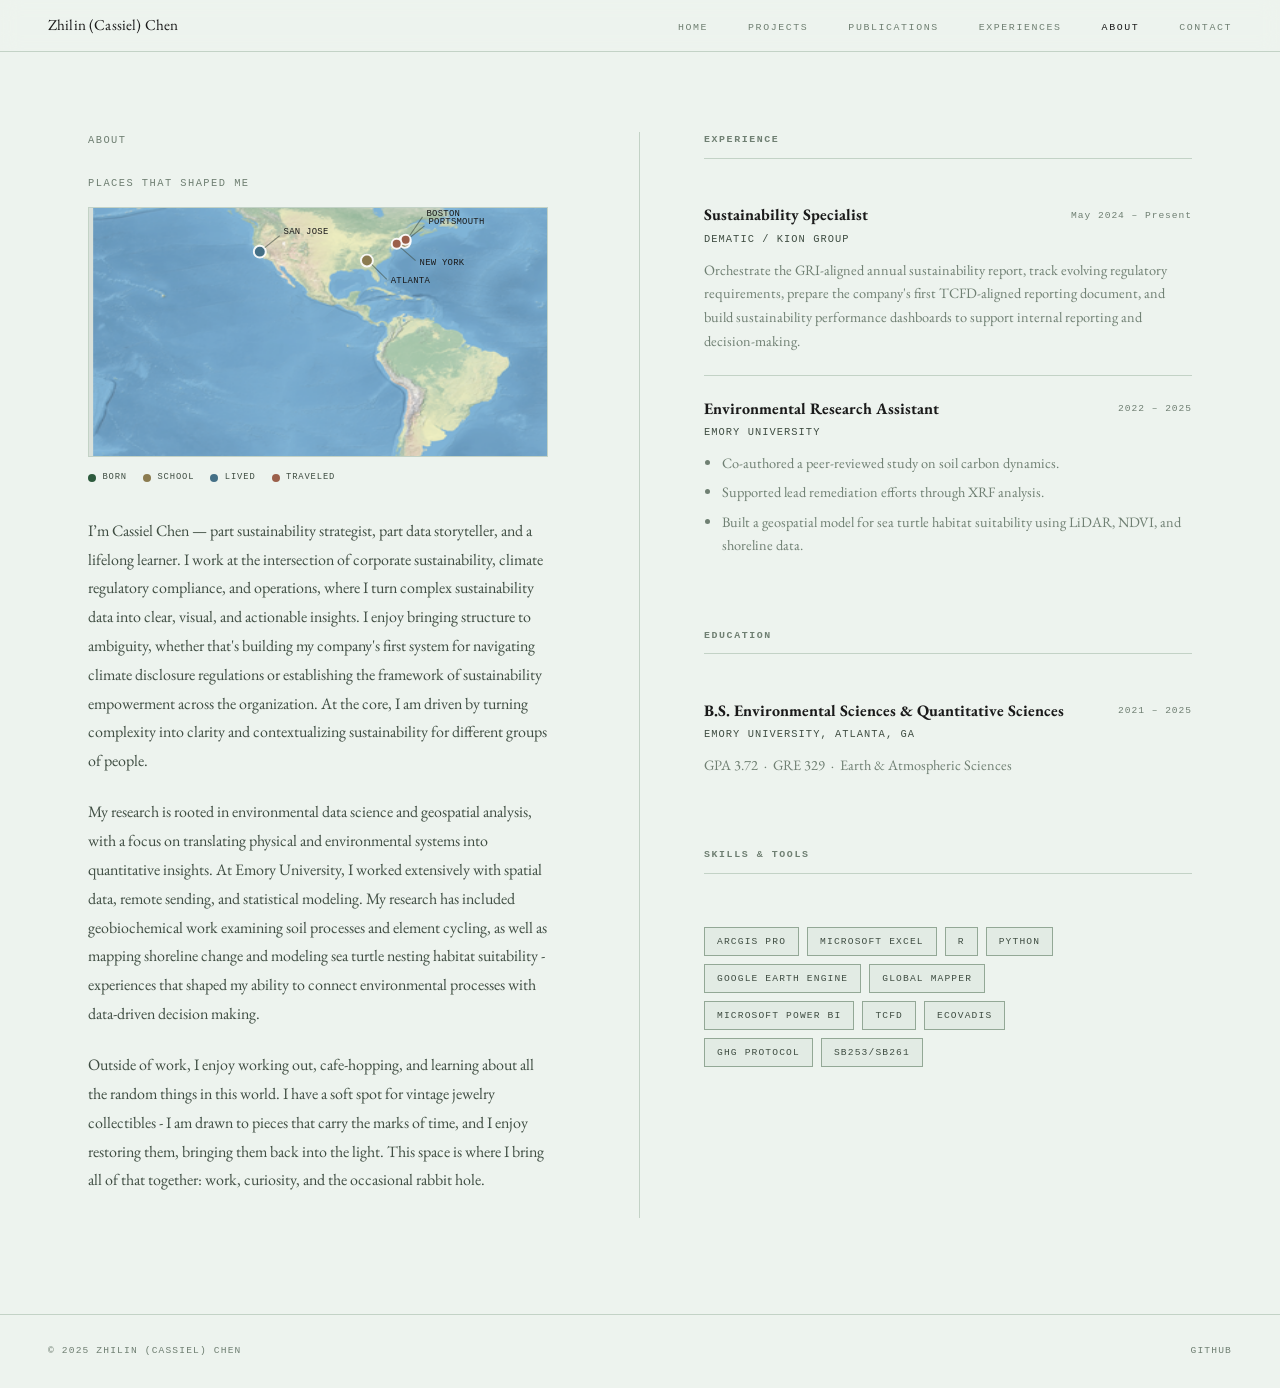
==== commit 33d2d81f: "new page addition" ====
--- a/about.html
+++ b/about.html
@@ -15,13 +15,14 @@
   <!-- Navigation -->
   <nav class="site-nav">
     <a href="index.html" class="site-nav__logo">Zhilin (Cassiel) Chen</a>
-    <ul class="site-nav__links">
-      <li><a href="index.html">Home</a></li>
-      <li><a href="projects.html">Projects</a></li>
-      <li><a href="publications.html">Publications</a></li>
-      <li><a href="about.html">About</a></li>
-      <li><a href="contact.html">Contact</a></li>
-    </ul>
+    <ul class="site-nav__links">
+      <li><a href="index.html">Home</a></li>
+      <li><a href="projects.html">Projects</a></li>
+      <li><a href="publications.html">Publications</a></li>
+      <li><a href="experiences.html">Experiences</a></li>
+      <li><a href="about.html">About</a></li>
+      <li><a href="contact.html">Contact</a></li>
+    </ul>
   </nav>
 
   <!-- Main -->
--- a/css/style.css
+++ b/css/style.css
@@ -30,13 +30,19 @@
   scroll-behavior: smooth;
 }
 
-body {
-  background-color: var(--bg);
-  color: var(--text);
-  font-family: var(--serif);
-  font-size: 1rem;
-  line-height: 1.65;
-  -webkit-font-smoothing: antialiased;
+body {
+  background-color: var(--bg);
+  background-image:
+    linear-gradient(rgba(237, 243, 238, 0.74), rgba(237, 243, 238, 0.82)),
+    url("../assets/contact/contact-background.png");
+  background-size: cover;
+  background-position: center center;
+  background-attachment: fixed;
+  color: var(--text);
+  font-family: var(--serif);
+  font-size: 1rem;
+  line-height: 1.65;
+  -webkit-font-smoothing: antialiased;
 }
 
 a {
@@ -63,14 +69,15 @@
 }
 
 /* --- Navigation ------------------------------------------- */
-.site-nav {
-  position: sticky;
-  top: 0;
-  z-index: 100;
-  background: var(--bg);
-  border-bottom: 1px solid var(--border);
-  padding: 0 3rem;
-  height: 52px;
+.site-nav {
+  position: sticky;
+  top: 0;
+  z-index: 100;
+  background: rgba(237, 243, 238, 0.84);
+  backdrop-filter: blur(10px);
+  border-bottom: 1px solid var(--border);
+  padding: 0 3rem;
+  height: 52px;
   display: flex;
   align-items: center;
   justify-content: space-between;
@@ -105,11 +112,11 @@
 }
 
 /* --- Page Wrapper ----------------------------------------- */
-.page-wrapper {
-  max-width: 1200px;
-  margin: 0 auto;
-  padding: 0 3rem;
-}
+.page-wrapper {
+  max-width: 1200px;
+  margin: 0 auto;
+  padding: 0 3rem;
+}
 
 /* ============================================================
    HOME PAGE
@@ -255,9 +262,9 @@
   margin-top: 1rem;
 }
 
-.projects-list {
-  border-bottom: 1px solid var(--border);
-}
+.projects-list {
+  border-bottom: 1px solid var(--border);
+}
 
 .project-row {
   display: grid;
@@ -312,13 +319,171 @@
   color: var(--text-light);
 }
 
-.project-row__tags {
-  display: flex;
-  flex-wrap: wrap;
-  gap: 0.4rem;
-  margin-top: 0.8rem;
-  justify-content: flex-end;
-}
+.project-row__tags {
+  display: flex;
+  flex-wrap: wrap;
+  gap: 0.4rem;
+  margin-top: 0.8rem;
+  justify-content: flex-end;
+}
+
+/* ============================================================
+   EXPERIENCES PAGE
+   ============================================================ */
+.experience-shell {
+  padding: 4rem 0 6rem;
+}
+
+.experience-shell__header {
+  max-width: 640px;
+  margin-bottom: 2rem;
+}
+
+.experience-shell__header h1 {
+  font-family: var(--serif);
+  font-size: clamp(2.5rem, 5vw, 4rem);
+  font-weight: 700;
+  line-height: 1.05;
+  letter-spacing: -0.02em;
+  margin-top: 1rem;
+  margin-bottom: 1rem;
+}
+
+.experience-shell__intro {
+  font-size: 1rem;
+  line-height: 1.8;
+  color: var(--text-mid);
+  max-width: 560px;
+}
+
+.experience-map-panel {
+  border: 1px solid var(--border);
+  background: rgba(237, 243, 238, 0.76);
+  padding: 1rem;
+}
+
+.experience-map-panel__frame {
+  position: relative;
+  overflow: hidden;
+  border: 1px solid rgba(195, 210, 198, 0.85);
+  background: #eef2ee;
+}
+
+.experience-map-panel__image {
+  width: 100%;
+  min-height: 540px;
+  object-fit: cover;
+  object-position: center center;
+  display: block;
+  filter: grayscale(1) brightness(1.1) contrast(0.8) opacity(0.48);
+}
+
+.experience-pin {
+  position: absolute;
+  transform: translate(-50%, -50%);
+  border: none;
+  background: transparent;
+  padding: 0;
+  cursor: pointer;
+  display: inline-flex;
+  flex-direction: column;
+  align-items: center;
+  gap: 0.35rem;
+}
+
+.experience-pin__dot {
+  width: 0.9rem;
+  height: 0.9rem;
+  border-radius: 999px;
+  background: var(--accent);
+  border: 2px solid rgba(255, 255, 255, 0.96);
+  box-shadow: 0 0 0 1px rgba(45, 90, 61, 0.25);
+}
+
+.experience-pin__label {
+  font-family: var(--mono);
+  font-size: 0.56rem;
+  letter-spacing: 0.12em;
+  text-transform: uppercase;
+  color: var(--text);
+  background: rgba(237, 243, 238, 0.9);
+  border: 1px solid rgba(147, 168, 150, 0.6);
+  padding: 0.18rem 0.35rem;
+}
+
+.experience-overlay {
+  position: fixed;
+  inset: 0;
+  background: rgba(19, 28, 22, 0.24);
+  backdrop-filter: blur(4px);
+  z-index: 250;
+}
+
+.experience-modal {
+  position: fixed;
+  top: 50%;
+  left: 50%;
+  transform: translate(-50%, -50%);
+  width: min(860px, calc(100vw - 2rem));
+  display: grid;
+  grid-template-columns: 1fr 1fr;
+  background: rgba(237, 243, 238, 0.97);
+  border: 1px solid var(--border-dark);
+  z-index: 260;
+}
+
+.experience-modal__close {
+  position: absolute;
+  top: 0.8rem;
+  right: 0.9rem;
+  border: none;
+  background: transparent;
+  color: var(--text-mid);
+  font-size: 1.6rem;
+  line-height: 1;
+  cursor: pointer;
+}
+
+.experience-modal__image-wrap {
+  border-right: 1px solid var(--border);
+  background: var(--bg-card);
+}
+
+.experience-modal__image {
+  width: 100%;
+  height: 100%;
+  min-height: 360px;
+  object-fit: cover;
+}
+
+.experience-modal__caption {
+  font-family: var(--mono);
+  font-size: 0.58rem;
+  letter-spacing: 0.1em;
+  text-transform: uppercase;
+  color: var(--text-light);
+  padding: 0.8rem 1rem 1rem;
+}
+
+.experience-modal__content {
+  padding: 3rem 2.3rem 2.2rem;
+}
+
+.experience-modal__content h2 {
+  font-family: var(--serif);
+  font-size: 2rem;
+  line-height: 1.1;
+  margin: 0.8rem 0 1rem;
+}
+
+.experience-modal__content p:last-child {
+  color: var(--text-mid);
+  line-height: 1.75;
+}
+
+.experience-modal-open {
+  overflow: hidden;
+}
 
 /* ============================================================
    PROJECT DETAIL PAGE
@@ -828,25 +993,28 @@
   margin-bottom: 0;
 }
 
-/* ============================================================
-   CONTACT PAGE
-   ============================================================ */
-.contact-grid {
-  display: grid;
-  grid-template-columns: 1fr 1fr;
-  gap: 0;
-  padding: 5rem 0 6rem;
-  min-height: calc(100vh - 52px);
-}
-
-.contact-left {
-  padding-right: 4rem;
-  border-right: 1px solid var(--border);
-}
-
-.contact-right {
-  padding-left: 4rem;
-}
+/* ============================================================
+   CONTACT PAGE
+   ============================================================ */
+.contact-grid {
+  display: grid;
+  grid-template-columns: 1fr 1fr;
+  gap: 0;
+  padding: 5rem 0 6rem;
+  min-height: calc(100vh - 52px);
+  backdrop-filter: blur(1px);
+}
+
+.contact-left {
+  padding-right: 4rem;
+  border-right: 1px solid var(--border);
+  background: rgba(237, 243, 238, 0.68);
+}
+
+.contact-right {
+  padding-left: 4rem;
+  background: rgba(237, 243, 238, 0.76);
+}
 
 .contact-heading {
   font-family: var(--serif);
@@ -1084,15 +1252,17 @@
 
   .contact-left {
     padding-right: 0;
-    border-right: none;
-    border-bottom: 1px solid var(--border);
-    padding-bottom: 3rem;
-  }
-
-  .contact-right {
-    padding-left: 0;
-    padding-top: 3rem;
-  }
+    border-right: none;
+    border-bottom: 1px solid var(--border);
+    padding-bottom: 3rem;
+    background: rgba(237, 243, 238, 0.72);
+  }
+
+  .contact-right {
+    padding-left: 0;
+    padding-top: 3rem;
+    background: rgba(237, 243, 238, 0.8);
+  }
 
   .project-detail__main {
     padding-right: 0;
@@ -1118,10 +1288,23 @@
     grid-template-columns: 1fr;
     gap: 0.8rem;
   }
-
-  .project-row__meta {
-    text-align: left;
-  }
+
+  .experience-map-panel__image {
+    min-height: 420px;
+  }
+
+  .experience-modal {
+    grid-template-columns: 1fr;
+  }
+
+  .experience-modal__image-wrap {
+    border-right: none;
+    border-bottom: 1px solid var(--border);
+  }
+
+  .project-row__meta {
+    text-align: left;
+  }
 
   .project-row__tags {
     justify-content: flex-start;
@@ -1152,4 +1335,17 @@
     width: 960px;
     min-width: 960px;
   }
-}
+
+  .experience-map-panel {
+    padding: 0.7rem;
+  }
+
+  .experience-map-panel__image {
+    min-height: 300px;
+  }
+
+  .experience-pin__label {
+    font-size: 0.48rem;
+    letter-spacing: 0.08em;
+  }
+}
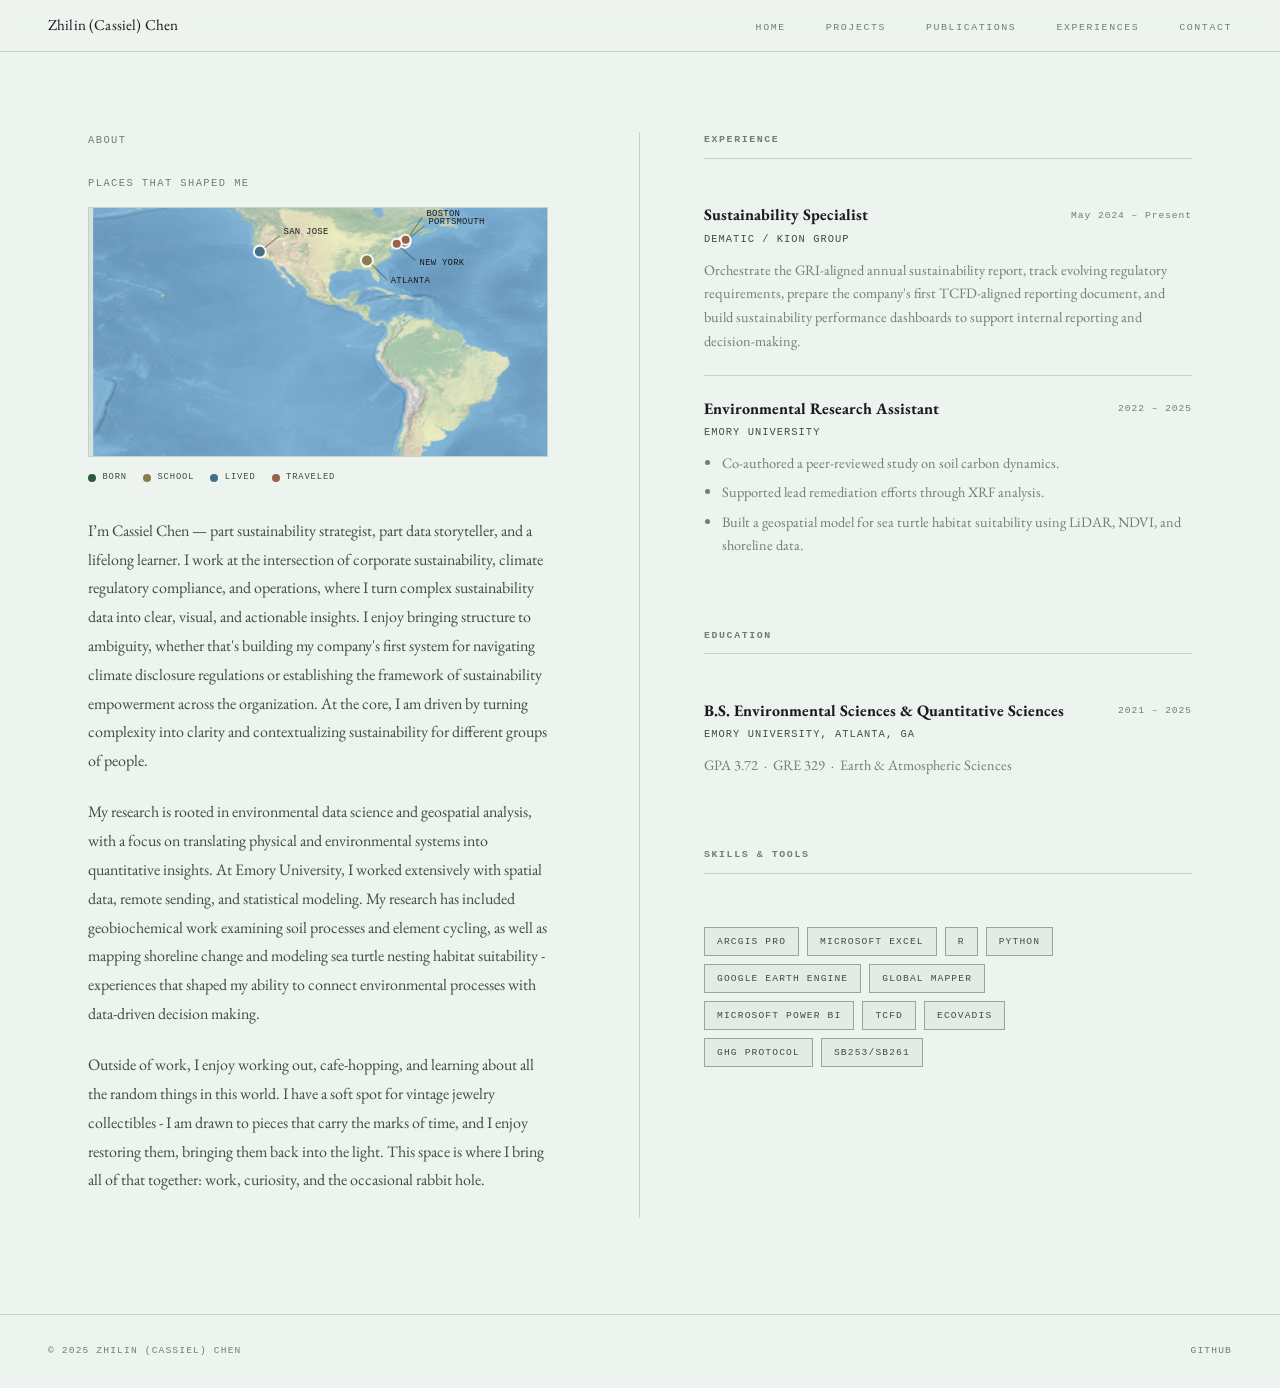
==== commit 678005b1: "hiding the about page" ====
--- a/about.html
+++ b/about.html
@@ -20,7 +20,6 @@
       <li><a href="projects.html">Projects</a></li>
       <li><a href="publications.html">Publications</a></li>
       <li><a href="experiences.html">Experiences</a></li>
-      <li><a href="about.html">About</a></li>
       <li><a href="contact.html">Contact</a></li>
     </ul>
   </nav>
--- a/css/style.css
+++ b/css/style.css
@@ -362,18 +362,25 @@
   padding: 1rem;
 }
 
+.experience-map-panel__viewport {
+  overflow: auto;
+  border: 1px solid rgba(195, 210, 198, 0.85);
+  background: #eef2ee;
+  cursor: zoom-in;
+}
+
 .experience-map-panel__frame {
   position: relative;
-  overflow: hidden;
-  border: 1px solid rgba(195, 210, 198, 0.85);
-  background: #eef2ee;
+  width: calc(100% * var(--map-zoom, 1));
+  min-width: 100%;
+  aspect-ratio: 2 / 1;
 }
 
 .experience-map-panel__image {
   width: 100%;
-  min-height: 540px;
-  object-fit: cover;
-  object-position: center center;
+  height: 100%;
+  object-fit: contain;
+  object-position: center top;
   display: block;
   filter: grayscale(1) brightness(1.1) contrast(0.8) opacity(0.48);
 }
@@ -401,6 +408,7 @@
 }
 
 .experience-pin__label {
+  display: inline-block;
   font-family: var(--mono);
   font-size: 0.56rem;
   letter-spacing: 0.12em;
@@ -409,6 +417,8 @@
   background: rgba(237, 243, 238, 0.9);
   border: 1px solid rgba(147, 168, 150, 0.6);
   padding: 0.18rem 0.35rem;
+  white-space: nowrap;
+  transform: translate(var(--label-x, 0), var(--label-y, 0));
 }
 
 .experience-overlay {
@@ -419,32 +429,52 @@
   z-index: 250;
 }
 
+.experience-overlay[hidden],
+.experience-modal[hidden] {
+  display: none !important;
+}
+
 .experience-modal {
   position: fixed;
   top: 50%;
   left: 50%;
   transform: translate(-50%, -50%);
   width: min(860px, calc(100vw - 2rem));
+  max-height: min(78vh, 700px);
   display: grid;
   grid-template-columns: 1fr 1fr;
   background: rgba(237, 243, 238, 0.97);
   border: 1px solid var(--border-dark);
   z-index: 260;
+  overflow: hidden;
 }
 
 .experience-modal__close {
   position: absolute;
   top: 0.8rem;
   right: 0.9rem;
+  z-index: 3;
+  width: 2rem;
+  height: 2rem;
+  display: inline-flex;
+  align-items: center;
+  justify-content: center;
   border: none;
-  background: transparent;
-  color: var(--text-mid);
+  background: rgba(237, 243, 238, 0.9);
+  color: var(--text);
   font-size: 1.6rem;
   line-height: 1;
   cursor: pointer;
+  border-radius: 999px;
+  box-shadow: 0 0 0 1px rgba(111, 132, 120, 0.3);
+}
+
+.experience-modal__close:hover {
+  background: rgba(226, 235, 228, 0.98);
 }
 
 .experience-modal__image-wrap {
+  position: relative;
   border-right: 1px solid var(--border);
   background: var(--bg-card);
 }
@@ -452,8 +482,36 @@
 .experience-modal__image {
   width: 100%;
   height: 100%;
-  min-height: 360px;
   object-fit: cover;
+}
+
+.experience-modal__nav {
+  position: absolute;
+  top: 50%;
+  transform: translateY(-50%);
+  width: 2.4rem;
+  height: 2.4rem;
+  display: inline-flex;
+  align-items: center;
+  justify-content: center;
+  border: 1px solid rgba(147, 168, 150, 0.75);
+  background: rgba(237, 243, 238, 0.9);
+  color: var(--text);
+  font-size: 1rem;
+  cursor: pointer;
+  z-index: 2;
+}
+
+.experience-modal__nav--prev {
+  left: 0.85rem;
+}
+
+.experience-modal__nav--next {
+  right: 0.85rem;
+}
+
+.experience-modal__nav[hidden] {
+  display: none;
 }
 
 .experience-modal__caption {
@@ -467,6 +525,7 @@
 
 .experience-modal__content {
   padding: 3rem 2.3rem 2.2rem;
+  overflow-y: auto;
 }
 
 .experience-modal__content h2 {
@@ -479,6 +538,7 @@
 .experience-modal__content p:last-child {
   color: var(--text-mid);
   line-height: 1.75;
+  white-space: pre-line;
 }
 
 .experience-modal-open {
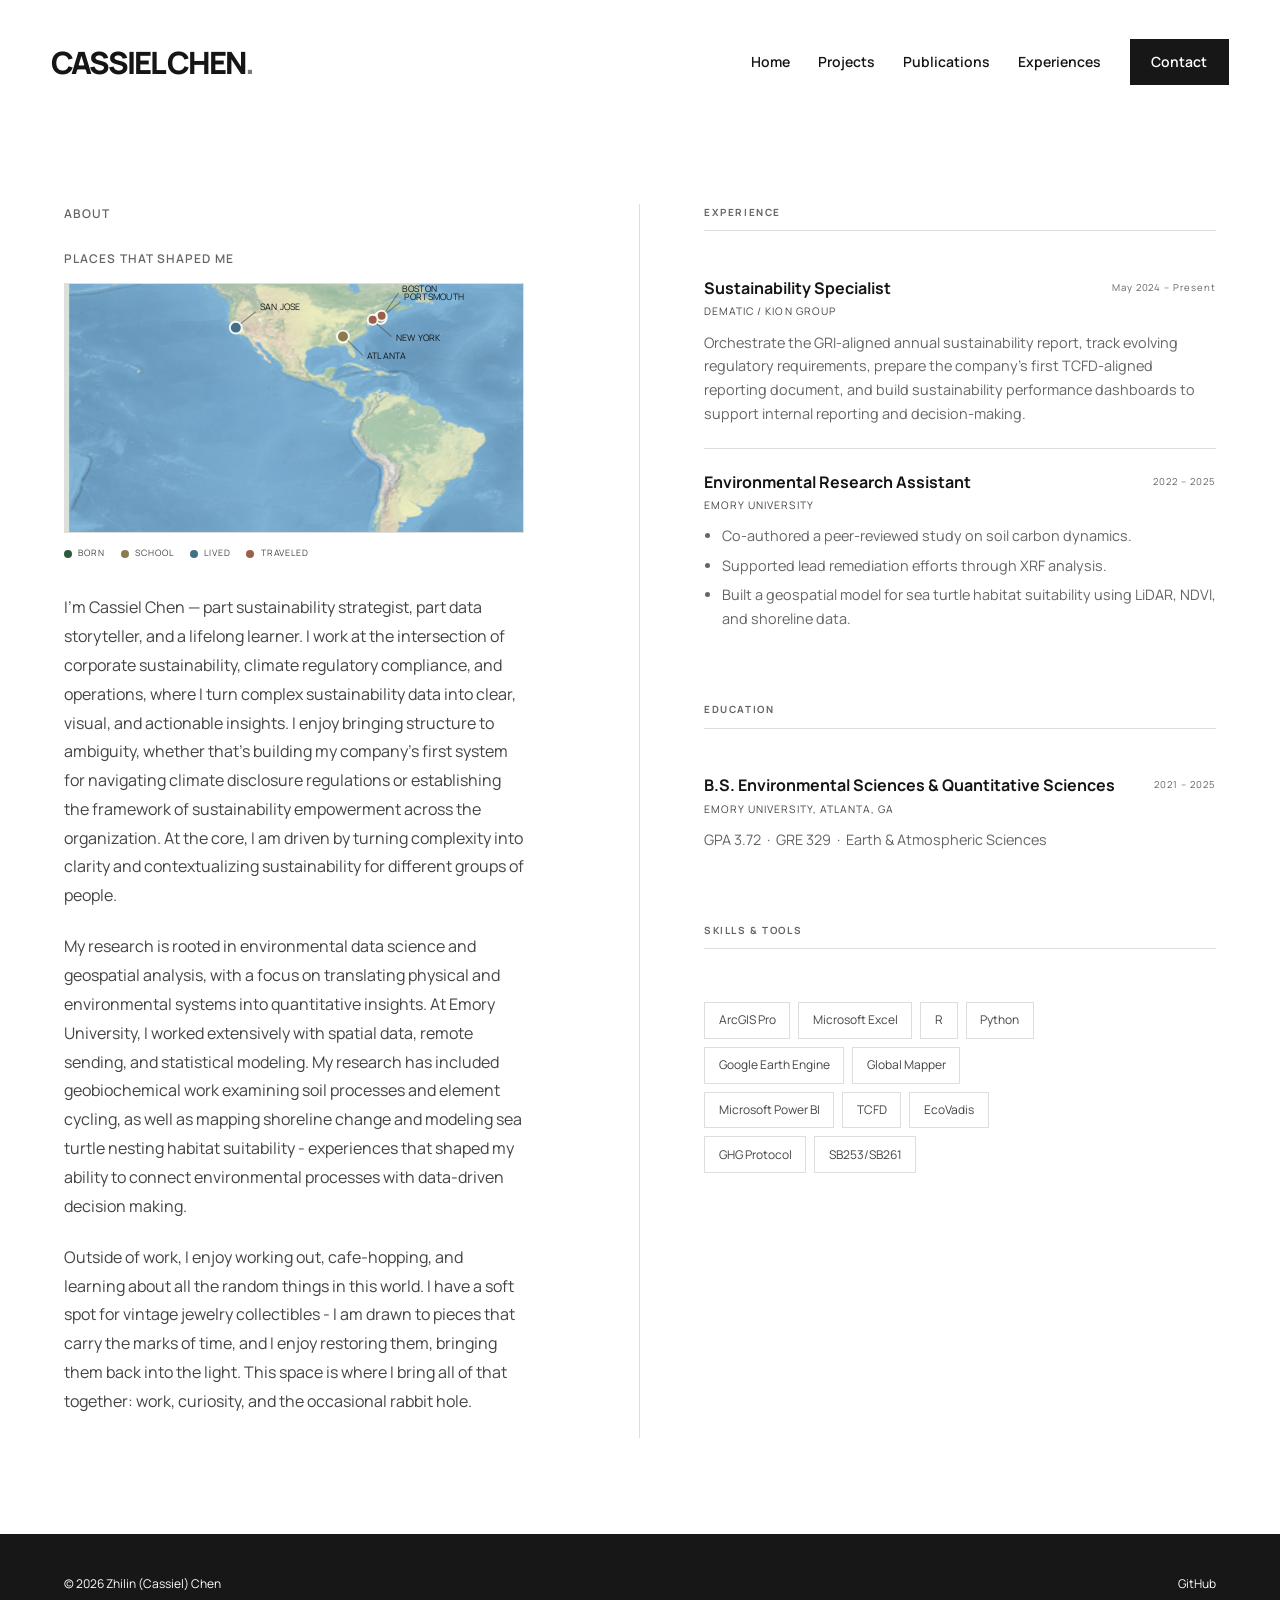
==== commit ec660586: "style change" ====
--- a/about.html
+++ b/about.html
@@ -1,20 +1,21 @@
-<!DOCTYPE html>
-<html lang="en">
-<head>
-  <meta charset="UTF-8" />
-  <meta name="viewport" content="width=device-width, initial-scale=1.0" />
-  <title>About — Zhilin (Cassiel) Chen</title>
-  <meta name="description" content="Environmental data scientist and sustainability specialist based in Atlanta, GA." />
-  <link rel="preconnect" href="https://fonts.googleapis.com" />
-  <link rel="preconnect" href="https://fonts.gstatic.com" crossorigin />
-  <link href="https://fonts.googleapis.com/css2?family=EB+Garamond:ital,wght@0,400;0,700;1,400;1,700&display=swap" rel="stylesheet" />
-  <link rel="stylesheet" href="css/style.css" />
-</head>
-<body>
-
-  <!-- Navigation -->
-  <nav class="site-nav">
-    <a href="index.html" class="site-nav__logo">Zhilin (Cassiel) Chen</a>
+<!DOCTYPE html>
+<html lang="en">
+<head>
+  <meta charset="UTF-8" />
+  <meta name="viewport" content="width=device-width, initial-scale=1.0" />
+  <title>About — Zhilin (Cassiel) Chen</title>
+  <meta name="description" content="Environmental data scientist and sustainability specialist based in Atlanta, GA." />
+  <link rel="preconnect" href="https://fonts.googleapis.com" />
+  <link rel="preconnect" href="https://fonts.gstatic.com" crossorigin />
+  <link href="https://fonts.googleapis.com/css2?family=Manrope:wght@400;500;600;700;800&display=swap" rel="stylesheet" />
+  <link rel="stylesheet" href="css/style.css" />
+</head>
+<body>
+
+  <!-- Navigation -->
+  <a class="skip-link" href="#main-content">Skip to content</a>
+  <nav class="site-nav" aria-label="Main navigation">
+    <a href="index.html" class="site-nav__logo" aria-label="Zhilin Cassiel Chen — Home">CASSIEL CHEN<span class="brand-dot" aria-hidden="true">.</span></a>
     <ul class="site-nav__links">
       <li><a href="index.html">Home</a></li>
       <li><a href="projects.html">Projects</a></li>
@@ -22,220 +23,220 @@
       <li><a href="experiences.html">Experiences</a></li>
       <li><a href="contact.html">Contact</a></li>
     </ul>
-  </nav>
-
-  <!-- Main -->
-  <main class="page-wrapper">
-    <div class="about-grid">
-
-      <!-- Left: Bio -->
-      <div class="about-left">
-        <p class="label about-header-label">About</p>
-        <section class="about-map" aria-label="Map of places that have shaped Cassiel Chen">
-          <div class="about-map__topline">
-            <span class="label">Places That Shaped Me</span>
-          </div>
-
-          <div class="about-map__canvas">
-            <div class="about-map__viewport">
-              <svg class="about-map__base" viewBox="0 0 1040 250" aria-hidden="true">
-                <image href="assets/about/world-map-natural-earth-cropped.png" x="0" y="0" width="1040" height="250" preserveAspectRatio="none"></image>
-
-                <g class="about-map__point about-map__point--born">
-                  <circle cx="869" cy="58" r="6"></circle>
-                  <line x1="874" y1="54" x2="888" y2="42"></line>
-                  <text x="892" y="40">Nantong</text>
-                </g>
-
-                <g class="about-map__point about-map__point--school">
-                  <circle cx="314" cy="34" r="6"></circle>
-                  <line x1="319" y1="30" x2="334" y2="18"></line>
-                  <text x="338" y="16">Portsmouth</text>
-                </g>
-                <g class="about-map__point about-map__point--school">
-                  <circle cx="276" cy="53" r="6"></circle>
-                  <line x1="281" y1="57" x2="296" y2="72"></line>
-                  <text x="300" y="76">Atlanta</text>
-                </g>
-
-                <g class="about-map__point about-map__point--lived">
-                  <circle cx="871" cy="59" r="6"></circle>
-                  <line x1="876" y1="63" x2="892" y2="78"></line>
-                  <text x="896" y="82">Shanghai</text>
-                </g>
-                <g class="about-map__point about-map__point--lived">
-                  <circle cx="168" cy="44" r="6"></circle>
-                  <line x1="173" y1="40" x2="188" y2="28"></line>
-                  <text x="192" y="26">San Jose</text>
-                </g>
-
-                <g class="about-map__point about-map__point--travel">
-                  <circle cx="315" cy="32" r="5"></circle>
-                  <line x1="319" y1="28" x2="332" y2="9"></line>
-                  <text x="336" y="8">Boston</text>
-                </g>
-                <g class="about-map__point about-map__point--travel">
-                  <circle cx="306" cy="36" r="5"></circle>
-                  <line x1="310" y1="40" x2="325" y2="53"></line>
-                  <text x="329" y="57">New York</text>
-                </g>
-                <g class="about-map__point about-map__point--travel">
-                  <circle cx="887" cy="44" r="5"></circle>
-                  <line x1="891" y1="40" x2="906" y2="24"></line>
-                  <text x="910" y="22">Seoul</text>
-                </g>
-                <g class="about-map__point about-map__point--travel">
-                  <circle cx="912" cy="50" r="5"></circle>
-                  <line x1="916" y1="54" x2="930" y2="69"></line>
-                  <text x="934" y="73">Kyoto</text>
-                </g>
-                <g class="about-map__point about-map__point--travel">
-                  <circle cx="924" cy="48" r="5"></circle>
-                  <line x1="928" y1="44" x2="944" y2="29"></line>
-                  <text x="948" y="27">Tokyo</text>
-                </g>
-                <g class="about-map__point about-map__point--travel">
-                  <circle cx="850" cy="82" r="5"></circle>
-                  <line x1="854" y1="78" x2="870" y2="63"></line>
-                  <text x="874" y="61">Hong Kong</text>
-                </g>
-                <g class="about-map__point about-map__point--travel">
-                  <circle cx="848" cy="82" r="5"></circle>
-                  <line x1="852" y1="86" x2="868" y2="101"></line>
-                  <text x="872" y="105">Macau</text>
-                </g>
-                <g class="about-map__point about-map__point--travel">
-                  <circle cx="957" cy="222" r="5"></circle>
-                  <line x1="953" y1="218" x2="936" y2="205"></line>
-                  <text x="879" y="204">Sydney</text>
-                </g>
-                <g class="about-map__point about-map__point--travel">
-                  <circle cx="939" cy="232" r="5"></circle>
-                  <line x1="935" y1="236" x2="918" y2="248"></line>
-                  <text x="838" y="251">Melbourne</text>
-                </g>
-              </svg>
-            </div>
-          </div>
-
-          <div class="about-map__legend">
-            <span class="about-map__legend-item about-map__legend-item--born">Born</span>
-            <span class="about-map__legend-item about-map__legend-item--school">School</span>
-            <span class="about-map__legend-item about-map__legend-item--lived">Lived</span>
-            <span class="about-map__legend-item about-map__legend-item--travel">Traveled</span>
-          </div>
-        </section>
-        <div class="about-bio">
-          <p>
-            I’m Cassiel Chen — part sustainability strategist, part data storyteller,
-            and a lifelong learner. I work at the intersection of corporate sustainability,
-            climate regulatory compliance, and operations, where I turn complex sustainability
-            data into clear, visual, and actionable insights. I enjoy bringing structure to 
-            ambiguity, whether that's building my company's first system for navigating climate
-            disclosure regulations or establishing the framework of sustainability empowerment 
-            across the organization. At the core, I am driven by turning complexity into clarity
-            and contextualizing sustainability for different groups of people. 
-          </p>
-          <p>
-            My research is rooted in environmental data science and geospatial
-            analysis, with a focus on translating physical and environmental systems
-            into quantitative insights. At Emory University, I worked extensively with spatial data, 
-            remote sending, and statistical modeling. My research has included geobiochemical
-            work examining soil processes and element cycling, as well as mapping 
-            shoreline change and modeling sea turtle nesting habitat suitability - experiences 
-            that shaped my ability to connect environmental processes with data-driven 
-            decision making. 
-          </p>
-          <p>
-            Outside of work, I enjoy working out, cafe-hopping, and learning about all the random things in this world. 
-            I have a soft spot for vintage jewelry collectibles - I am drawn to pieces that carry the marks of
-            time, and I enjoy restoring them, bringing them back into the light.
-            This space is where I bring all of that together: work, curiosity, and the occasional rabbit hole. 
-          </p>
-        </div>
-      </div>
-
-      <!-- Right: Experience & Education -->
-      <div class="about-right">
-
-        <div class="experience-section">
-          <h3>Experience</h3>
-
-          <div class="experience-item">
-            <div class="experience-item__header">
-              <div class="experience-item__title">Sustainability Specialist</div>
-              <div class="experience-item__date">May 2024 – Present</div>
-            </div>
-            <div class="experience-item__org">Dematic / KION Group</div>
-            <p class="experience-item__desc">
-              Orchestrate the GRI-aligned annual sustainability report, track
-              evolving regulatory requirements, prepare the company's first
-              TCFD-aligned reporting document, and build sustainability
-              performance dashboards to support internal reporting and
-              decision-making.
-            </p>
-          </div>
-
-          <div class="experience-item">
-            <div class="experience-item__header">
-              <div class="experience-item__title">Environmental Research Assistant</div>
-              <div class="experience-item__date">2022 – 2025</div>
-            </div>
-            <div class="experience-item__org">Emory University</div>
-            <ul class="experience-item__desc experience-item__desc--list">
-              <li>Co-authored a peer-reviewed study on soil carbon dynamics.</li>
-              <li>Supported lead remediation efforts through XRF analysis.</li>
-              <li>Built a geospatial model for sea turtle habitat suitability using LiDAR, NDVI, and shoreline data.</li>
-            </ul>
-          </div>
-        </div>
-
-        <div class="experience-section">
-          <h3>Education</h3>
-
-          <div class="experience-item">
-            <div class="experience-item__header">
-              <div class="experience-item__title">B.S. Environmental Sciences &amp; Quantitative Sciences</div>
-              <div class="experience-item__date">2021 – 2025</div>
-            </div>
-            <div class="experience-item__org">Emory University, Atlanta, GA</div>
-            <p class="experience-item__desc">
-              GPA 3.72 &nbsp;·&nbsp; GRE 329 &nbsp;·&nbsp;
-              Earth &amp; Atmospheric Sciences
-            </p>
-          </div>
-        </div>
-
-        <div class="experience-section">
-          <h3>Skills &amp; Tools</h3>
-
-          <div class="experience-item" style="border-bottom: none; padding-bottom: 0;">
-            <div class="tag-list" style="margin-top: 0.4rem;">
-              <span class="tag">ArcGIS Pro</span>
-              <span class="tag">Microsoft Excel</span>
-              <span class="tag">R</span>
-              <span class="tag">Python</span>
-              <span class="tag">Google Earth Engine</span>
-              <span class="tag">Global Mapper</span>
-              <span class="tag">Microsoft Power BI</span>
-              <span class="tag">TCFD</span>
-              <span class="tag">EcoVadis</span>
-              <span class="tag">GHG Protocol</span>
-              <span class="tag">SB253/SB261</span>
-            </div>
-          </div>
-        </div>
-
-      </div>
-    </div>
-  </main>
-
-  <!-- Footer -->
-  <footer class="site-footer">
-    <p>&copy; 2025 Zhilin (Cassiel) Chen</p>
-    <a href="https://github.com/zche124" target="_blank" rel="noopener">GitHub</a>
-  </footer>
-
-  <script src="js/main.js"></script>
-</body>
-</html>
+  </nav>
+
+  <!-- Main -->
+  <main class="page-wrapper" id="main-content">
+    <div class="about-grid">
+
+      <!-- Left: Bio -->
+      <div class="about-left">
+        <p class="label about-header-label">About</p>
+        <section class="about-map" aria-label="Map of places that have shaped Cassiel Chen">
+          <div class="about-map__topline">
+            <span class="label">Places That Shaped Me</span>
+          </div>
+
+          <div class="about-map__canvas">
+            <div class="about-map__viewport">
+              <svg class="about-map__base" viewBox="0 0 1040 250" aria-hidden="true">
+                <image href="assets/about/world-map-natural-earth-cropped.png" x="0" y="0" width="1040" height="250" preserveAspectRatio="none"></image>
+
+                <g class="about-map__point about-map__point--born">
+                  <circle cx="869" cy="58" r="6"></circle>
+                  <line x1="874" y1="54" x2="888" y2="42"></line>
+                  <text x="892" y="40">Nantong</text>
+                </g>
+
+                <g class="about-map__point about-map__point--school">
+                  <circle cx="314" cy="34" r="6"></circle>
+                  <line x1="319" y1="30" x2="334" y2="18"></line>
+                  <text x="338" y="16">Portsmouth</text>
+                </g>
+                <g class="about-map__point about-map__point--school">
+                  <circle cx="276" cy="53" r="6"></circle>
+                  <line x1="281" y1="57" x2="296" y2="72"></line>
+                  <text x="300" y="76">Atlanta</text>
+                </g>
+
+                <g class="about-map__point about-map__point--lived">
+                  <circle cx="871" cy="59" r="6"></circle>
+                  <line x1="876" y1="63" x2="892" y2="78"></line>
+                  <text x="896" y="82">Shanghai</text>
+                </g>
+                <g class="about-map__point about-map__point--lived">
+                  <circle cx="168" cy="44" r="6"></circle>
+                  <line x1="173" y1="40" x2="188" y2="28"></line>
+                  <text x="192" y="26">San Jose</text>
+                </g>
+
+                <g class="about-map__point about-map__point--travel">
+                  <circle cx="315" cy="32" r="5"></circle>
+                  <line x1="319" y1="28" x2="332" y2="9"></line>
+                  <text x="336" y="8">Boston</text>
+                </g>
+                <g class="about-map__point about-map__point--travel">
+                  <circle cx="306" cy="36" r="5"></circle>
+                  <line x1="310" y1="40" x2="325" y2="53"></line>
+                  <text x="329" y="57">New York</text>
+                </g>
+                <g class="about-map__point about-map__point--travel">
+                  <circle cx="887" cy="44" r="5"></circle>
+                  <line x1="891" y1="40" x2="906" y2="24"></line>
+                  <text x="910" y="22">Seoul</text>
+                </g>
+                <g class="about-map__point about-map__point--travel">
+                  <circle cx="912" cy="50" r="5"></circle>
+                  <line x1="916" y1="54" x2="930" y2="69"></line>
+                  <text x="934" y="73">Kyoto</text>
+                </g>
+                <g class="about-map__point about-map__point--travel">
+                  <circle cx="924" cy="48" r="5"></circle>
+                  <line x1="928" y1="44" x2="944" y2="29"></line>
+                  <text x="948" y="27">Tokyo</text>
+                </g>
+                <g class="about-map__point about-map__point--travel">
+                  <circle cx="850" cy="82" r="5"></circle>
+                  <line x1="854" y1="78" x2="870" y2="63"></line>
+                  <text x="874" y="61">Hong Kong</text>
+                </g>
+                <g class="about-map__point about-map__point--travel">
+                  <circle cx="848" cy="82" r="5"></circle>
+                  <line x1="852" y1="86" x2="868" y2="101"></line>
+                  <text x="872" y="105">Macau</text>
+                </g>
+                <g class="about-map__point about-map__point--travel">
+                  <circle cx="957" cy="222" r="5"></circle>
+                  <line x1="953" y1="218" x2="936" y2="205"></line>
+                  <text x="879" y="204">Sydney</text>
+                </g>
+                <g class="about-map__point about-map__point--travel">
+                  <circle cx="939" cy="232" r="5"></circle>
+                  <line x1="935" y1="236" x2="918" y2="248"></line>
+                  <text x="838" y="251">Melbourne</text>
+                </g>
+              </svg>
+            </div>
+          </div>
+
+          <div class="about-map__legend">
+            <span class="about-map__legend-item about-map__legend-item--born">Born</span>
+            <span class="about-map__legend-item about-map__legend-item--school">School</span>
+            <span class="about-map__legend-item about-map__legend-item--lived">Lived</span>
+            <span class="about-map__legend-item about-map__legend-item--travel">Traveled</span>
+          </div>
+        </section>
+        <div class="about-bio">
+          <p>
+            I’m Cassiel Chen — part sustainability strategist, part data storyteller,
+            and a lifelong learner. I work at the intersection of corporate sustainability,
+            climate regulatory compliance, and operations, where I turn complex sustainability
+            data into clear, visual, and actionable insights. I enjoy bringing structure to
+            ambiguity, whether that's building my company's first system for navigating climate
+            disclosure regulations or establishing the framework of sustainability empowerment
+            across the organization. At the core, I am driven by turning complexity into clarity
+            and contextualizing sustainability for different groups of people.
+          </p>
+          <p>
+            My research is rooted in environmental data science and geospatial
+            analysis, with a focus on translating physical and environmental systems
+            into quantitative insights. At Emory University, I worked extensively with spatial data,
+            remote sending, and statistical modeling. My research has included geobiochemical
+            work examining soil processes and element cycling, as well as mapping
+            shoreline change and modeling sea turtle nesting habitat suitability - experiences
+            that shaped my ability to connect environmental processes with data-driven
+            decision making.
+          </p>
+          <p>
+            Outside of work, I enjoy working out, cafe-hopping, and learning about all the random things in this world.
+            I have a soft spot for vintage jewelry collectibles - I am drawn to pieces that carry the marks of
+            time, and I enjoy restoring them, bringing them back into the light.
+            This space is where I bring all of that together: work, curiosity, and the occasional rabbit hole.
+          </p>
+        </div>
+      </div>
+
+      <!-- Right: Experience & Education -->
+      <div class="about-right">
+
+        <div class="experience-section">
+          <h3>Experience</h3>
+
+          <div class="experience-item">
+            <div class="experience-item__header">
+              <div class="experience-item__title">Sustainability Specialist</div>
+              <div class="experience-item__date">May 2024 – Present</div>
+            </div>
+            <div class="experience-item__org">Dematic / KION Group</div>
+            <p class="experience-item__desc">
+              Orchestrate the GRI-aligned annual sustainability report, track
+              evolving regulatory requirements, prepare the company's first
+              TCFD-aligned reporting document, and build sustainability
+              performance dashboards to support internal reporting and
+              decision-making.
+            </p>
+          </div>
+
+          <div class="experience-item">
+            <div class="experience-item__header">
+              <div class="experience-item__title">Environmental Research Assistant</div>
+              <div class="experience-item__date">2022 – 2025</div>
+            </div>
+            <div class="experience-item__org">Emory University</div>
+            <ul class="experience-item__desc experience-item__desc--list">
+              <li>Co-authored a peer-reviewed study on soil carbon dynamics.</li>
+              <li>Supported lead remediation efforts through XRF analysis.</li>
+              <li>Built a geospatial model for sea turtle habitat suitability using LiDAR, NDVI, and shoreline data.</li>
+            </ul>
+          </div>
+        </div>
+
+        <div class="experience-section">
+          <h3>Education</h3>
+
+          <div class="experience-item">
+            <div class="experience-item__header">
+              <div class="experience-item__title">B.S. Environmental Sciences &amp; Quantitative Sciences</div>
+              <div class="experience-item__date">2021 – 2025</div>
+            </div>
+            <div class="experience-item__org">Emory University, Atlanta, GA</div>
+            <p class="experience-item__desc">
+              GPA 3.72 &nbsp;·&nbsp; GRE 329 &nbsp;·&nbsp;
+              Earth &amp; Atmospheric Sciences
+            </p>
+          </div>
+        </div>
+
+        <div class="experience-section">
+          <h3>Skills &amp; Tools</h3>
+
+          <div class="experience-item" style="border-bottom: none; padding-bottom: 0;">
+            <div class="tag-list" style="margin-top: 0.4rem;">
+              <span class="tag">ArcGIS Pro</span>
+              <span class="tag">Microsoft Excel</span>
+              <span class="tag">R</span>
+              <span class="tag">Python</span>
+              <span class="tag">Google Earth Engine</span>
+              <span class="tag">Global Mapper</span>
+              <span class="tag">Microsoft Power BI</span>
+              <span class="tag">TCFD</span>
+              <span class="tag">EcoVadis</span>
+              <span class="tag">GHG Protocol</span>
+              <span class="tag">SB253/SB261</span>
+            </div>
+          </div>
+        </div>
+
+      </div>
+    </div>
+  </main>
+
+  <!-- Footer -->
+  <footer class="site-footer">
+    <p>&copy; 2026 Zhilin (Cassiel) Chen</p>
+    <a href="https://github.com/zche124" target="_blank" rel="noopener">GitHub</a>
+  </footer>
+
+  <script src="js/main.js"></script>
+</body>
+</html>
--- a/css/style.css
+++ b/css/style.css
@@ -1068,32 +1068,35 @@
 .contact-left {
   padding-right: 4rem;
   border-right: 1px solid var(--border);
-  background: rgba(237, 243, 238, 0.68);
+  background: transparent;
 }
 
 .contact-right {
   padding-left: 4rem;
-  background: rgba(237, 243, 238, 0.76);
-}
-
-.contact-heading {
-  font-family: var(--serif);
-  font-size: clamp(2.8rem, 5vw, 4.5rem);
-  font-weight: 700;
-  line-height: 1.05;
-  letter-spacing: -0.02em;
-  margin-top: 1rem;
-  margin-bottom: 2rem;
-}
-
-.contact-intro {
-  font-family: var(--serif);
-  font-size: 1.0rem;
-  line-height: 1.8;
-  color: var(--text-mid);
-  max-width: 400px;
-  margin-bottom: 3rem;
-}
+  background: transparent;
+}
+
+.contact-heading {
+  font-family: var(--serif);
+  font-size: clamp(2.8rem, 5vw, 4.5rem);
+  font-weight: 700;
+  line-height: 1.05;
+  letter-spacing: -0.02em;
+  margin-top: 1rem;
+  margin-bottom: 2rem;
+  color: #101712;
+  text-shadow: 0 1px 12px rgba(237, 243, 238, 0.38);
+}
+
+.contact-intro {
+  font-family: var(--serif);
+  font-size: 1.0rem;
+  line-height: 1.8;
+  color: #18211b;
+  max-width: 400px;
+  margin-bottom: 3rem;
+  text-shadow: 0 1px 10px rgba(237, 243, 238, 0.3);
+}
 
 .contact-links {
   list-style: none;
@@ -1108,68 +1111,69 @@
   border-bottom: 1px solid var(--border);
 }
 
-.contact-link-label {
-  font-family: var(--mono);
-  font-size: 0.6rem;
-  letter-spacing: 0.14em;
-  text-transform: uppercase;
-  color: var(--text-light);
-  margin-bottom: 0.25rem;
-}
-
-.contact-link-value {
-  font-family: var(--serif);
-  font-size: 1.05rem;
-  color: var(--text);
-  transition: color 0.2s;
-}
-
-.contact-link-value:hover {
-  color: var(--text-light);
-}
+.contact-link-label {
+  font-family: var(--mono);
+  font-size: 0.6rem;
+  letter-spacing: 0.14em;
+  text-transform: uppercase;
+  color: #233228;
+  margin-bottom: 0.25rem;
+}
+
+.contact-link-value {
+  font-family: var(--serif);
+  font-size: 1.05rem;
+  color: #101712;
+  transition: color 0.2s;
+  text-shadow: 0 1px 10px rgba(237, 243, 238, 0.28);
+}
+
+.contact-link-value:hover {
+  color: #2d5a3d;
+}
 
 /* Contact form */
-.contact-form-label {
-  font-family: var(--mono);
-  font-size: 0.62rem;
-  letter-spacing: 0.16em;
-  text-transform: uppercase;
-  color: var(--text-light);
-  margin-bottom: 2rem;
-  padding-bottom: 0.6rem;
-  border-bottom: 1px solid var(--border);
-  display: block;
-}
+.contact-form-label {
+  font-family: var(--mono);
+  font-size: 0.62rem;
+  letter-spacing: 0.16em;
+  text-transform: uppercase;
+  color: #233228;
+  margin-bottom: 2rem;
+  padding-bottom: 0.6rem;
+  border-bottom: 1px solid rgba(35, 50, 40, 0.38);
+  display: block;
+}
 
 .form-group {
   margin-bottom: 1.6rem;
 }
 
-.form-group label {
-  display: block;
-  font-family: var(--mono);
-  font-size: 0.6rem;
-  letter-spacing: 0.13em;
-  text-transform: uppercase;
-  color: var(--text-light);
-  margin-bottom: 0.5rem;
-}
-
-.form-group input,
-.form-group textarea {
-  width: 100%;
-  background: transparent;
-  border: none;
-  border-bottom: 1px solid var(--border);
-  padding: 0.6rem 0;
-  font-family: var(--serif);
-  font-size: 0.95rem;
-  color: var(--text);
-  outline: none;
-  transition: border-color 0.2s;
-  -webkit-appearance: none;
-  border-radius: 0;
-}
+.form-group label {
+  display: block;
+  font-family: var(--mono);
+  font-size: 0.6rem;
+  letter-spacing: 0.13em;
+  text-transform: uppercase;
+  color: #233228;
+  margin-bottom: 0.5rem;
+}
+
+.form-group input,
+.form-group textarea {
+  width: 100%;
+  background: transparent;
+  border: none;
+  border-bottom: 1px solid rgba(16, 23, 18, 0.42);
+  padding: 0.6rem 0;
+  font-family: var(--serif);
+  font-size: 0.95rem;
+  color: #101712;
+  outline: none;
+  transition: border-color 0.2s;
+  -webkit-appearance: none;
+  border-radius: 0;
+}
 
 .form-group input:focus,
 .form-group textarea:focus {
@@ -1201,15 +1205,15 @@
 }
 
 /* Form feedback */
-.form-feedback {
-  display: none;
-  font-family: var(--mono);
-  font-size: 0.65rem;
-  letter-spacing: 0.1em;
-  text-transform: uppercase;
-  color: var(--text-mid);
-  margin-top: 1rem;
-}
+.form-feedback {
+  display: none;
+  font-family: var(--mono);
+  font-size: 0.65rem;
+  letter-spacing: 0.1em;
+  text-transform: uppercase;
+  color: #18211b;
+  margin-top: 1rem;
+}
 
 /* ============================================================
    PAGE HEADER (shared)
@@ -1315,13 +1319,13 @@
     border-right: none;
     border-bottom: 1px solid var(--border);
     padding-bottom: 3rem;
-    background: rgba(237, 243, 238, 0.72);
+    background: transparent;
   }
 
   .contact-right {
     padding-left: 0;
     padding-top: 3rem;
-    background: rgba(237, 243, 238, 0.8);
+    background: transparent;
   }
 
   .project-detail__main {
@@ -1409,3 +1413,151 @@
     letter-spacing: 0.08em;
   }
 }
+
+/* Pixxora-inspired editorial direction. Shared across every portfolio route. */
+:root {
+  --bg: #fff; --bg-card: #f5f5f3; --bg-tag: #fff;
+  --text: #151515; --text-light: #656565; --text-mid: #444;
+  --accent: #151515; --border: #dededb; --border-dark: #a7a7a3;
+  --serif: 'Manrope', Arial, sans-serif; --mono: 'Manrope', Arial, sans-serif;
+}
+body { background: var(--bg); line-height: 1.7; }
+h1, h2, h3 { letter-spacing: -.055em; }
+a, button { -webkit-tap-highlight-color: transparent; }
+a:focus-visible, button:focus-visible, input:focus-visible, textarea:focus-visible { outline: 2px solid #466b99; outline-offset: 5px; }
+.skip-link { position: fixed; left: 1rem; top: -6rem; z-index: 500; background: #fff; padding: .8rem 1.2rem; }
+.skip-link:focus { top: 1rem; }
+.site-nav { position: relative; height: auto; min-height: 124px; padding: 2rem 4%; background: #fff; backdrop-filter: none; border: 0; gap: 2rem; }
+.site-nav__logo { font-size: clamp(1.25rem, 2.4vw, 2rem); font-weight: 800; letter-spacing: -.065em; line-height: 1; white-space: nowrap; }
+.brand-dot { color: #737d71; }
+.site-nav__links { gap: clamp(1rem, 2.2vw, 2.5rem); align-items: center; }
+.site-nav__links a { font-size: .875rem; font-weight: 600; letter-spacing: 0; text-transform: none; color: var(--text); display: inline-block; padding: .5rem 0; }
+.site-nav__links a.active { box-shadow: 0 1px 0 currentColor; }
+.site-nav__links li:last-child a { background: #171717; color: #fff; padding: .7rem 1.35rem; }
+.page-wrapper { max-width: 1440px; padding: 0 5%; }
+.label { font-size: .75rem; font-weight: 600; letter-spacing: .09em; }
+.editorial-hero { min-height: 660px; min-height: min(800px, 88svh); position: relative; isolation: isolate; display: flex; flex-direction: column; justify-content: space-between; color: #fff; padding: 2.5rem 5%; background: #23312b; }
+.editorial-hero__image { position: absolute; inset: 0; width: 100%; height: 100%; object-fit: cover; z-index: -2; }
+.editorial-hero::after { content: ''; position: absolute; inset: 0; background: linear-gradient(90deg, rgba(8,18,20,.65), rgba(8,18,20,.2)), linear-gradient(0deg, rgba(0,0,0,.45), transparent 55%); z-index: -1; }
+.editorial-hero__top, .editorial-hero__bottom { display: flex; justify-content: space-between; gap: 1rem; font-size: .875rem; font-weight: 500; }
+.editorial-hero__top { padding-bottom: 1.2rem; border-bottom: 1px solid #ffffff65; }
+.editorial-hero__content { display: grid; grid-template-columns: 1.65fr 1fr; align-items: end; gap: 3rem; padding: 4rem 0; }
+.editorial-hero h1 { font-size: clamp(3.2rem, 6.9vw, 7rem); line-height: 1.03; font-weight: 600; }
+.editorial-hero__aside { max-width: 360px; justify-self: end; }
+.editorial-hero__aside p { font-size: clamp(1rem, 1.65vw, 1.5rem); line-height: 1.5; margin-bottom: 2rem; letter-spacing: -.03em; }
+.button-light { display: inline-flex; justify-content: space-between; gap: 3rem; align-items: center; background: white; color: #171717; padding: 1rem 1.4rem; font-size: .875rem; font-weight: 700; transition: background .2s; }
+.button-light:hover { background: #e1e7de; }
+.button-light span, .text-link span { font-size: 1.5rem; }
+.editorial-hero__bottom { align-items: center; }
+.editorial-hero__bottom a span { margin-left: 1.5rem; }
+.intro-section, .featured-section { padding-top: 7rem; padding-bottom: 6rem; }
+.section-heading { margin-bottom: 3.5rem; }
+.section-heading .label { margin-bottom: 1.5rem; }
+.section-heading h2 { font-size: clamp(2.5rem, 5vw, 4.75rem); line-height: 1.07; font-weight: 500; }
+.intro-grid { display: grid; grid-template-columns: 1fr 1.6fr; gap: 9%; align-items: start; }
+.intro-portrait { max-width: 380px; }
+.intro-portrait img { width: 100%; height: auto; aspect-ratio: 4 / 5; object-fit: cover; }
+.intro-portrait figcaption { margin-top: 1.1rem; font-weight: 700; line-height: 1.5; }
+.intro-portrait figcaption span { font-size: .875rem; color: var(--text-light); font-weight: 400; }
+.intro-copy > p { max-width: 650px; color: var(--text-mid); }
+.intro-copy .intro-statement { font-size: clamp(1.6rem, 2.7vw, 2.5rem); line-height: 1.35; letter-spacing: -.045em; margin-bottom: 1.8rem; color: var(--text); }
+.expertise-list { display: flex; flex-wrap: wrap; gap: .6rem; margin-top: 2rem; }
+.expertise-list span, .tag { font-size: .75rem; letter-spacing: 0; text-transform: none; padding: .45rem .85rem; background: transparent; border: 1px solid var(--border); }
+.featured-section { border-top: 1px solid var(--border); }
+.section-heading--split { display: flex; align-items: end; justify-content: space-between; gap: 2rem; }
+.text-link { display: inline-flex; align-items: center; gap: 2rem; border-bottom: 1px solid; font-size: .875rem; }
+.work-feature { display: block; }
+.work-feature__image { position: relative; overflow: hidden; background: #eee; }
+.work-feature__image img { width: 100%; height: auto; aspect-ratio: 2.2; object-fit: cover; transition: transform .6s ease; }
+.work-feature:hover img { transform: scale(1.025); }
+.work-feature__arrow { position: absolute; bottom: 1.5rem; right: 1.5rem; background: white; width: 56px; height: 56px; display: grid; place-items: center; font-size: 2rem; }
+.work-feature__caption { display: grid; grid-template-columns: 1.3fr 1fr; gap: 4rem; padding-top: 1.7rem; }
+.work-feature__caption h3 { font-size: clamp(1.5rem, 2.7vw, 2.5rem); line-height: 1.2; font-weight: 500; margin: .6rem 0; }
+.work-feature__caption > p { color: var(--text-light); }
+.projects-header, .page-header, .experience-shell__header { padding-top: 4.5rem; padding-bottom: 3.5rem; }
+.projects-header h1, .page-header h1, .experience-shell__header h1, .contact-heading { font-size: clamp(2.8rem, 7.5vw, 7rem); line-height: 1.07; font-weight: 500; overflow-wrap: anywhere; }
+.projects-list { margin-bottom: 6rem; }
+.project-row { padding: 3.5rem 0; grid-template-columns: 2.5fr 1fr; gap: 5%; }
+.project-row__title { font-size: clamp(1.7rem, 3vw, 2.8rem); font-weight: 500; margin: 1rem 0; }
+.project-row__desc { max-width: 740px; font-size: 1rem; }
+.project-row__year { font-size: .875rem; }
+.project-row__meta::after { content: '↗'; display: block; font-size: 2rem; margin-top: 1.2rem; }
+.experience-shell { padding-top: 0; }
+.experience-shell__header { max-width: 100%; }
+.experience-shell__intro { max-width: 760px; }
+.experience-map-panel, .experience-modal { background: #f5f5f3; }
+.experience-map-panel__viewport { background: #f5f5f3; border-color: var(--border); }
+.experience-pin { min-width: 44px; min-height: 44px; }
+.experience-pin__label { background: white; border-color: var(--border); font-size: .75rem; letter-spacing: 0; }
+.experience-map-panel__image { min-height: 0; }
+.contact-grid { min-height: auto; padding: 4rem 0 7rem; backdrop-filter: none; }
+.contact-heading, .contact-intro, .contact-link-value { text-shadow: none; color: var(--text); }
+.contact-link-label, .contact-form-label, .form-group label, .btn, .form-feedback { font-size: .75rem; letter-spacing: .05em; }
+.form-group input, .form-group textarea { font-size: 1rem; }
+.btn, .project-link-button { background: #171717; color: white; padding: .9rem 1.5rem; border: 1px solid #171717; display: inline-block; font-size: .875rem; letter-spacing: 0; text-transform: none; }
+.btn:hover, .project-link-button:hover { background: #444; color: #fff; }
+.contact-link-value { overflow-wrap: anywhere; }
+.site-footer { padding: 2.5rem 5%; background: #171717; border: 0; }
+.site-footer p, .site-footer a { font-size: .75rem; color: #fff; text-transform: none; letter-spacing: 0; }
+.site-footer a:hover { color: #c5d1bf; }
+.project-detail { display: grid; grid-template-columns: minmax(0, 3fr) minmax(190px, 1fr); gap: 5%; padding: 4rem 0 6rem; }
+.project-detail__main { min-width: 0; }
+.project-breadcrumb { font-size: .875rem; margin-bottom: 2rem; color: var(--text-light); }
+.project-breadcrumb a { text-decoration: underline; text-underline-offset: 4px; }
+.project-detail__title { font-size: clamp(2.3rem, 4.6vw, 4.5rem); line-height: 1.1; font-weight: 500; margin: 1rem 0 1.5rem; }
+.project-detail__lead { font-size: 1.125rem; color: var(--text-mid); }
+.project-hero__meta, .project-card-grid, .project-method-list, .project-findings { display: grid; grid-template-columns: 1fr 1fr; gap: 1.5rem; margin: 2rem 0; }
+.project-hero__meta-item { border-top: 1px solid var(--border); padding-top: 1rem; }
+.project-hero__meta-item .label { display: block; }
+.project-link-row { display: flex; flex-wrap: wrap; gap: .6rem; margin: 2rem 0; }
+.project-section { margin-top: 3.5rem; }
+.project-section h2, .project-detail__body > h2 { font-size: 2rem; line-height: 1.2; font-weight: 500; margin: 2.5rem 0 1rem; }
+.project-section h3 { font-size: 1.25rem; line-height: 1.4; margin-bottom: .75rem; }
+.project-section p, .project-detail__body > p { margin-bottom: 1rem; }
+.project-section ul, .project-section ol, .project-detail__body > ul { padding-left: 1.3rem; }
+.project-card, .project-method-item, .project-finding { padding: 1.5rem; background: var(--bg-card); }
+.project-visual { margin: 2rem 0; }
+.project-visual img { width: 100%; height: auto; }
+.project-visual figcaption { color: var(--text-light); font-size: .875rem; padding-top: .7rem; }
+.sidebar-section { border-top: 1px solid var(--border); padding: 1.25rem 0; }
+.sidebar-section h3 { font-size: .875rem; margin-bottom: .75rem; }
+.sidebar-meta, .sidebar-section li { font-size: .875rem; color: var(--text-mid); }
+.sidebar-section ul { padding-left: 1.2rem; }
+@media(max-width: 900px) {
+  .site-nav { flex-wrap: wrap; min-height: auto; padding: 1.7rem 5%; gap: 1.2rem; }
+  .site-nav__links { flex-wrap: wrap; gap: .5rem 1.3rem; }
+  .editorial-hero { min-height: 680px; }
+  .editorial-hero__content { grid-template-columns: 1fr; gap: 2rem; }
+  .editorial-hero__aside { max-width: 450px; justify-self: start; }
+  .editorial-hero__aside p { font-size: 1.125rem; margin-bottom: 1.3rem; }
+  .intro-grid { gap: 6%; grid-template-columns: 1fr 1.4fr; }
+  .intro-section, .featured-section { padding-top: 4rem; padding-bottom: 4rem; }
+  .project-detail { grid-template-columns: 1fr; }
+  .project-detail__sidebar { padding-left: 0; }
+  .contact-grid { grid-template-columns: 1fr; }
+}
+@media(max-width: 600px) {
+  .site-nav__logo { font-size: 1.6rem; }
+  .site-nav__links { width: 100%; justify-content: space-between; gap: .4rem .7rem; }
+  .site-nav__links a { font-size: .75rem; }
+  .site-nav__links li:last-child a { padding: .45rem .6rem; }
+  .editorial-hero { padding: 1.5rem 5%; min-height: 700px; }
+  .editorial-hero h1 { font-size: clamp(2.6rem, 10vw, 3.7rem); }
+  .editorial-hero__top, .editorial-hero__bottom { font-size: .75rem; }
+  .editorial-hero__top { flex-direction: column; gap: .2rem; }
+  .editorial-hero__content { padding: 3rem 0; }
+  .intro-grid, .work-feature__caption, .project-row, .project-hero__meta, .project-card-grid, .project-method-list, .project-findings { grid-template-columns: 1fr; gap: 2rem; }
+  .intro-portrait { max-width: 100%; }
+  .intro-portrait img { max-height: 500px; object-position: center 30%; }
+  .section-heading--split { align-items: start; flex-direction: column; }
+  .work-feature__image img { aspect-ratio: 1.2; }
+  .project-row__meta { text-align: left; }
+  .project-row__tags { justify-content: flex-start; }
+  .project-row__meta::after { display: none; }
+  .experience-pin__label { font-size: .75rem; }
+  .experience-modal { overflow-y: auto; }
+}
+@media(prefers-reduced-motion: reduce) {
+  html { scroll-behavior: auto; }
+  *, *::before, *::after { transition: none !important; animation: none !important; }
+}
